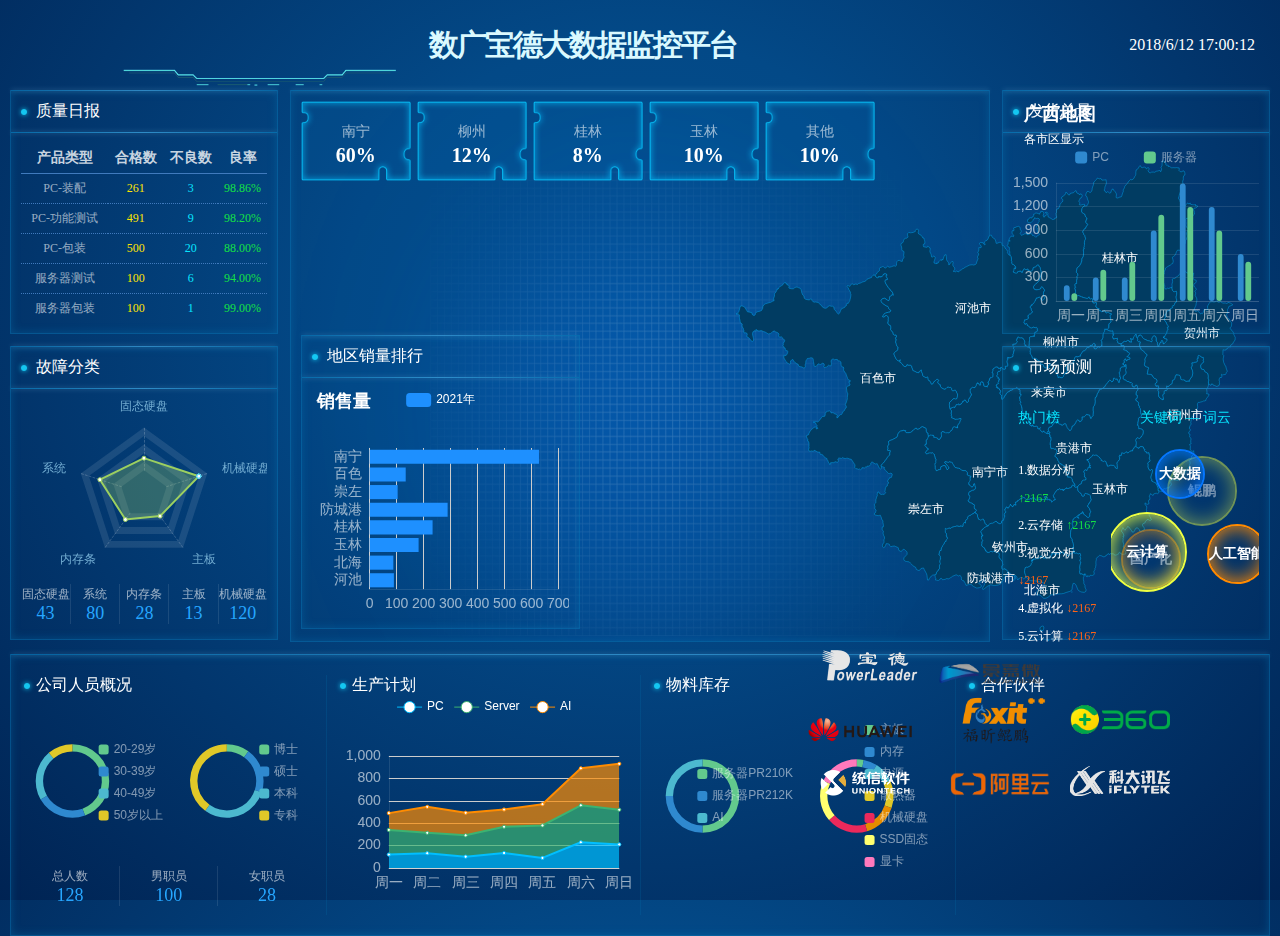
==== index.html @ eb647828 "tijiao" ====
﻿<!doctype html>
<html>
<head>
<meta charset="utf-8">
<title>index</title>
<script type="text/javascript" src="js/jquery.js"></script>
<script type="text/javascript" src="js/echarts.min.js"></script>
<script type="text/javascript" src="js/china.js"></script>
<script type="text/javascript" src="js/map.js"></script>
<script type="text/javascript" src="js/js.js"></script>
<script type="text/javascript" src="js/Bubble.js"></script>
<script type="text/javascript" src="js/guangxi.js"></script>
<link rel="stylesheet" href="css/style.css">
<style>
  .map{
    width: 1300px;
    height: 600px;
  }
  /* .logo{
    width: 100px;
    height: 10px;
  }
  .logo2{
    width: 100px;
    height: 10px;
  } */
  /* 顶部logo */
  /* #logo1{
    position: absolute;
    right: 500px;
    top: 10px;
  }
  #logo-2{
    position: absolute;
    right: 400px;
    top: 25px;
  } */

  /* 合作伙伴logo */
  #baode-logo1{
    position: absolute;
    right: 360px;
    bottom: 210px;
  }
  #huawei-logo1{
    position: absolute;
    right: 360px;
    bottom: 150px;
  }
  #tongxin-logo1{
    position: absolute;
    right: 370px;
    bottom: 100px;
  }
  #aliyun-logo1{
    position: absolute;
    right: 230px;
    bottom: 100px;
  }
  #jingjiawei-logo1{
    position: absolute;
    right: 230px;
    bottom: 200px;
  }
  #fuxin-logo1{
    position: absolute;
    right: 230px;
    bottom: 125px;
  }
  #logo-360{
    position: absolute;
    right: 110px;
    bottom: 160px;
  }
  #kdxf-logo1{
    position: absolute;
    right: 110px;
    bottom: 100px;
  }
/* 时间位置 */
  #showTime{
    position: absolute;
    top: 0px;
    right: 10px;
  }

  /* 标题样式动图 */
  .sidebar{
    width: 290px;
    height: 290px;
  }
  #bottom-sidebar{
    position: absolute;
    right: 875px;
    top: 0px;
  }

</style>
</head>
<body>
  <!-- <div class="logo" id="logo1">
    <img src="images\logo1.png" alt="">
  </div>
  <div class="logo2" id="logo-2">
    <img src="images\logo2.png" alt="">
  </div> -->
  <div class="sidebar" id="bottom-sidebar">
    <img src="images\bottombar.gif" alt="">
  </div>

	<div class="head clearfix">
	<h1 style="text-align: center;" >数广宝德大数据监控平台</h1>

  
		<!-- <div class="menu menu2 pulll_left">
		<ul>      
			<li><a href="#">质量日报</a></li>
			<li><a href="#">发货总量</a></li>
			<li><a href="#">地区销量</a></li>
			<li><a href="#">仓库物料</a></li>
			<li><a href="#">故障分类</a></li>
			<li><a href="#">市场预测</a></li>
		</ul>
		</div> -->
		
		<div class="time" id="showTime" >2018/6/12 17:00:12 </div>
		<script>
var t = null;
    t = setTimeout(time,1000);//開始运行
    function time()
    {
       clearTimeout(t);//清除定时器
       dt = new Date();
		var y=dt.getFullYear();
		var mt=dt.getMonth()+1;
		var day=dt.getDate();
       var h=dt.getHours();//获取时
       var m=dt.getMinutes();//获取分
       var s=dt.getSeconds();//获取秒
       document.getElementById("showTime").innerHTML = y+"/"+mt+"/"+day+" "+h+":"+m+":"+s+"";
       t = setTimeout(time,1000); //设定定时器，循环运行     
    } 

</script>
	</div>
	<div class="mainbox">
	
	<ul class="clearfix nav1">
		<li style="width: 22%">
		<div class="box">
			<div class="tit">质量日报</div>
			<div class="boxnav" style="height: 200px;">
<table class="table1" width="100%" border="0" cellspacing="0" cellpadding="0">
  <tbody>
    <tr>
      <th>产品类型</th>
      <th>合格数</th>
      <th>不良数</th>
      <th>良率</th>

     
    </tr>
    <tr>
      <td>PC-装配</td>
      <td><span class="text-w">261</span></td>
      <td><span class="text-b">3</span></td>
      <td><div class="text-s">98.86%</div></td>
    </tr>
      <tr>
      <td>PC-功能测试</td>
      <td><span class="text-w">491</span></td>
      <td><span class="text-b">9</span></td>
      <td><div class="text-s">98.20%</div></td>
    </tr>
	     <tr>
      <td>PC-包装</td>
      <td><span class="text-w">500</span></td>
      <td><span class="text-b">20</span></td>
      <td><div class="text-s">88.00%</div></td>
    </tr>
      <tr>
      <td>服务器测试</td>
      <td><span class="text-w">100</span></td>
      <td><span class="text-b">6</span></td>
      <td><div class="text-s">94.00%</div></td>
    </tr>
	     <tr>
      <td>服务器包装</td>
      <td><span class="text-w">100</span></td>
      <td><span class="text-b">1</span></td>
      <td><div class="text-s">99.00%</div></td>
    </tr>
      
  </tbody>
</table>
			</div>
			</div>
			<div class="box">
			<div class="tit">故障分类</div>
			<div class="boxnav" style="height: 250px;">
				<div class="" style="height: 190px" id="echart1"></div>
				<div class="leidanav">
				<ul class="clearfix">
					<li><span>固态硬盘</span><p>43</p></li>
					<li><span>系统</span><p>80</p></li>
					<li><span>内存条</span><p>28</p></li>
					<li><span>主板</span><p>13</p></li>
					<li><span>机械硬盘</span><p>120</p></li>
					</ul>
				</div>
			</div>
			</div>
		</li>
		<li style="width: 56%">
		
		<div class="box">
			<div class="boxnav mapc" style="height: 550px; position: relative">
				<div class="mapnav">
				<ul>
					<li><div><span>南宁</span><p>60%</p></div></li>
					<li><div><span>柳州</span><p>12%</p></div></li>
					<li><div><span>桂林</span><p>8%</p></div></li>
					<li><div><span>玉林</span><p>10%</p></div></li>
					<li><div><span>其他</span><p>10%</p></div></li>
					</ul>
				</div>
				<div class="mapnav2">
				
				<div class="box">
			<div class="tit">地区销量排行</div>
			<div class="boxnav" style="height: 250px;" id="sysx">
				
				
				</div>
					<!-- <div class="leidanav leidanav3" style="margin-bottom: 15px;">
				<ul class="clearfix">
					<li><span>业务笔数</span><p>128</p></li>
					<li><span>业务收益</span><p>100</p></li>
					<li><span>业务笔数</span><p>28</p></li>
					<li><span>业务收益</span><p>28</p></li>
					</ul>
				</div> -->
					
					</div>
				</div>
			<div class="map" id="guangxi-map"></div>
				
				<!-- <script>
				$(".mapbtn a").hover(function(){
					var ind=$(this).index()
					$(".mapnav ul").eq(ind).show().siblings().hide()
				})
				</script> -->

        
			</div>
			</div>
		
		</li>
		<li style="width: 22%">
		
		<div class="box">
			<div class="tit">发货总量</div>
			<div class="boxnav" id="echart3" style="height: 200px;">
			
			</div>
			</div>
			<div class="box">
			<div class="tit">市场预测</div>
			<div class="boxnav" style="height: 250px;">
				<div style="height: 200px; float: left; width: 40%; padding: 0 5px;">
				<div class="tit02 text-b">热门榜</div>
					<div class="huati">
					<ul>
						<li>1.数据分析  <span class="text-s">↑2167</span></li>
						<li>2.云存储     <span class="text-s">↑2167</span></li>
						<li>3.视觉分析   <span class="text-d">↓2167</span></li>
						<li>4.虚拟化   <span class="text-d">↓2167</span></li>
						<li>5.云计算      <span class="text-d">↓2167</span></li>
						</ul>
					</div>
				</div>
			
			<div style="height: 200px; float: left; width: 60%">
				
<div class="text-b tit02" style="text-align: center;">关键词 — 词云</div>
    <div class="tagcloud">
      <!-- bo大小 co颜色 -->
      <a class="b01 co01" href="#">大数据</a>
      <a class="b02 co02" href="#">云计算</a>
      <a class="b03 co05" href="#">人工智能</a>
      <a class="b04 co02" href="#">鲲鹏</a>
      <a class="b03 co05" href="#">国产化</a>
    </div>
<script type="text/javascript">
    /*3D标签云*/
    tagcloud({
        selector: ".tagcloud",  //元素选择器
        fontsize: 6,       //基本字体大小, 单位px
        radius: 40,         //滚动半径, 单位px 页面宽度和高度的五分之一
        mspeed: "slow",   //滚动最大速度, 取值: slow, normal(默认), fast
        ispeed: "slow",   //滚动初速度, 取值: slow, normal(默认), fast
        direction: 0,     //初始滚动方向, 取值角度(顺时针360): 0对应top, 90对应left, 135对应right-bottom(默认)...
        keep: false          //鼠标移出组件后是否继续随鼠标滚动, 取值: false, true(默认) 对应 减速至初速度滚动, 随鼠标滚动
    });
</script>
				</div>
			</div>
			</div>
		
		</li>
		</ul>
		
		<div class="box" style="padding: 20px 0;">
		<ul class="clearfix nav2 ">
		<li style="width:25%"><div class="tit01">公司人员概况</div>
			<div class="" id="">
			<div style="float: left; width: 50%; height: 170px" id="fb01"></div>
			<div style="float: left; width: 50%; height: 170px"  id="fb02"></div>
				
			</div>
			<div class="leidanav leidanav2">
				<ul class="clearfix">
					<li><span>总人数</span><p>128</p></li>
					<li><span>男职员</span><p>100</p></li>
					<li><span>女职员</span><p>28</p></li>
		
					</ul>
				</div>
			</li>
		<li style="width:25%"><div class="tit01">生产计划</div>
			<div class="ftechart" id="echart4"></div>
			</li>

      <li style="width:25%"><div class="tit01">物料库存</div>
			
        <div class="" id="">
        <div style="float: left; width: 50%; height: 200px" id="fb03"></div>
        <div style="float: left; width: 50%; height: 200px"  id="fb04"></div>
          
        </div>
        
        </li>

		<li style="width:25%"><div class="tit01">合作伙伴</div>
			<div class="" style="height:100%;display: flex; align-items: center;">
			<div style="float: left; width: 50%; height: 100%" class="wancheng">
				<!-- <div><span>合作公司</span>
				<h3>60家<i></i></h3></div>
				<div class="yuan">
				<span>89%</span>
				</div>
				</div> -->
        
			<div style="float: left; width: 50%; height: 50%" id="myd1"></div>

			</div>
			
			</li>
	
		</ul>
		</div>
		
      <!-- 放合作伙伴Logo -->
		<div class="huawei-logo" id="huawei-logo1">
      <img src="images\41-华为.png" alt="" width="120px">
    </div>
    <div class="tongxin-logo" id="tongxin-logo1">
      <img src="images\32-统信软件.png" alt="" width="90px">
    </div>
    <div class="baode-logo" id="baode-logo1">
      <img src="images\宝德logo-removebg-preview1.png" alt="" width="100px">
    </div>
    <div class="aliyun-logo" id="aliyun-logo1">
      <img src="images\27-阿里云2-removebg-preview.png" alt="" width="100px">
    </div>
    <div class="jingjiawei-logo" id="jingjiawei-logo1">
      <img src="images\23-景嘉微.png" alt="" width="120px">
    </div>
    <div class="fuxin-logo" id="fuxin-logo1">
      <img src="images\30-福昕.png" alt="" width="100px">
    </div>
    <div class="360-logo" id="logo-360">
      <img src="images\1-360.png" alt="" width="100px">
    </div>
    <div class="kdxf-logo" id="kdxf-logo1">
      <img src="images\36-科大讯飞1.png" alt="" width="100px">
    </div>
	</div>
</body>
</html>
---- css/style.css ----
@charset "utf-8";
/* CSS Document */
*{
	-webkit-box-sizing: border-box;
	-moz-box-sizing: border-box;
	box-sizing: border-box}
*,body{padding:0px;	margin:0px;font-family: "微软雅黑";}
body{color:#fff;font-size: 16px; background: #033c76;
    background: -webkit-radial-gradient(50% 35%, farthest-corner,#034f8e,#034987,#02366d,#002353);
    background: radial-gradient(50% 35%, farthest-corner,#034f8e,#034987,#02366d,#002353);
}
html,body{height: 100%;}
li{ list-style-type:none;}
table{}
i{ margin:0px; padding:0px; text-indent:0px;}
img{ border:none; max-width: 100%;}
a{ text-decoration:none; color:#fff;}
a.active,a:focus{ outline:none!important; text-decoration:none;}
ol,ul,p,h1,h2,h3,h4,h5,h6{ padding:0; margin:0}
a:hover{ color:#06c; text-decoration: none!important}
.clearfix:after, .clearfix:before {display: table;content: " "}
 .clearfix:after {clear: both}
.pulll_left{float:left;}
.pulll_right{float:right;}
i{font-style: normal;}
.text-w{color: #ffe400}
.text-d{color: #ff6316}
.text-s{color: #14e144}
.text-b{color: #07e5ff}

.head{position: relative; height: 90px; margin: 0 15px; padding-right: 60px;}
.head h1{  font-size: 30px; letter-spacing: -2px; text-align: center; line-height: 90px; padding-right: 55px; color: #daf9ff;}
.head .menu{}
.head .menu ul{ font-size: 0;}

.head .menu li{ display: inline-block; position: relative;margin: 25px 15px;;}
.head .menu li a{ display: block; font-size: 18px; color: #fff; line-height: 40px; padding: 0 15px; }
.head .time{position: absolute; right: 0; line-height: 90px;}

.menu li:before,
.menu li:after{ position:absolute; width:10px; height:5px;opacity: .4; content: "";  border-top: 2px solid #02a6b5; top: -1px;border-radius: 2px;}
.menu li:before,.menu li a:before{border-left: 2px solid #02a6b5;left: -1px;}
.menu li:after,.menu li a:after{border-right: 2px solid #02a6b5; right: -1px;}
.menu li a{ position:relative;}
.menu li a:before,
.menu li a:after{ position:absolute; width:10px; height:5px; opacity: .4;  content: "";border-bottom: 2px solid #02a6b5; bottom:-1px;border-radius: 2px;}

.head .menu li a:hover{ color: #f4e925;}
.menu li a:hover:before,
.menu li a:hover:after,
.menu li:hover:before,
.menu li:hover:after{border-color:  #f4e925; opacity: 1;}

.mainbox{padding: 0px 10px;}
.nav1{margin-left: -6px; margin-right:-6px;}
.nav1>li{padding:0 6px; float: left;}

.box{ border:1px solid rgba(7,118,181,.5); box-shadow:inset 0 0 10px rgba(7,118,181,.4); margin-bottom: 12px; position: relative;}
.tit{ padding: 10px 10px 10px 25px;border-bottom:1px solid rgba(7,118,181,.7);font-size: 16px; font-weight: 500; position: relative;}
.tit:before,.tit01:before{position: absolute; content: ""; width: 6px; height: 6px; background: rgba(22,214,255,.9);box-shadow: 0 0 5px rgba(22,214,255,.9); border-radius: 10px; left: 10px; top: 18px;}

.tit:after,.box:before{ width: 100%; height: 1px; content: ""; position: absolute; left: 0; bottom:-1px; background:linear-gradient(to right,#076ead,#4ba6e0,#076ead); box-shadow: 0 0 5px rgba(131,189,227,1); opacity: .6}
.box:before{top: -1px;}

.boxnav{padding: 10px;}
.nav2{}
.nav2>li:first-child{border:none;}
.nav2>li{float: left;border-left:1px solid rgba(7,118,181,.2); height:240px; padding: 0 10px 10px 10px;}
.tit01{font-size: 16px; font-weight: 500; position: relative; padding-left: 15px;}
.tit01:before{ left: 3px; top: 8px;}

.ftechart{height: 200px;;}



.table1 th{ border-bottom: 1px solid #407abd; font-size: 14px; text-align: center; padding: 6px 0; color: rgba(255,255,255,.8)}
.table1 td{ border-bottom: 1px dotted#407abd;font-size: 12px; padding:6px 0;text-align: center; color: rgba(255,255,255,.6)}
.table1 tr:last-child td{border: none;}
.mapc{background: url(../images/bg3.png) no-repeat center center; background-size: 100% 100%}
.map{position: relative; height: 100%; padding-left: 10%;}
.map img{}
.mapnav{position: absolute;z-index: 10;}
.mapnav div{ background: url(../images/bg1.png) no-repeat; background-size:100% auto;  width: 110px;text-align: center; padding: 20px 0; line-height: 120%;}
.mapnav div span{font-size: 14px; opacity: .6}
.mapnav div p{font-size: 20px; font-weight: bold; padding-top: 5px;}
.mapnav li{float: left; margin-right: 6px;}


.leidanav{margin-top: -5px;}
.leidanav li{float: left; width: 20%; text-align: center; border-left: 1px solid rgba(255,255,255,.1)}
.leidanav2 li{ width: 33.3333%}
.leidanav3 li{ width: 25%}
.leidanav li:first-child{border-left: none;}
.leidanav span{font-size: 12px; opacity: .6}

.leidanav p{font-size: 18px; color: #26a6ff }
.mapnav2{ position: absolute; left: 10px; bottom:0px; width: 40%; z-index: 10;}
.mapnav2 .box{}
.ybp{width: 100%}
.ybp li{float: left; width: 50%; height: 120px; }
.duibi li{float: left; width: 25%; height: 200px; padding: 0; border: none;}

.btn{ position: absolute;  border-radius:2px; padding:4px 20px; opacity: .8;}
.btn1{border: 1px solid rgba(255,255,255,.5); background: #388665; left:35%; top: 30%;}
.btn2{ border: 1px solid rgba(255,255,255,.5); background: #297cc7;right:32%; top: 60%;}
.btn:hover{color: #fff; opacity:1;}
.btn1:before,.btn2:before{position: absolute; content: ''; width: 50px; height: 1px; background: #fff;}
.btn1:before{ transform: rotate(30deg); right: -65%; top: 100%}
.btn2:before{ transform: rotate(30deg); left: -65%; top: -10%}
.tit02{font-size: 14px; padding: 10px 0;}

.tagcloud { width:100%; height:90%!important; overflow: hidden;
  position: relative;

}
.tagcloud a {
  display: block;
  border-radius: 50%;
  color: #fff;
  font-weight: bold;
  font-size: 14px;
  text-decoration: none;
  text-align: center;
	display: flex; align-items: center; justify-content: center;
  
}

.b01{
    width: 50px;
    height: 50px;
}
.b02{
    width: 80px;
    height: 80px;
}
.b03{
    width: 60px;
    height: 60px;

}
.b04{
    width: 70px;
    height: 70px;

}
.co01{  border: 2px solid rgba(5,118,254,1);   box-shadow: inset 0 0 20px rgba(5,118,254,1);}
.co02{border: 2px solid rgba(238,255,65,1);   box-shadow: inset 0 0 20px rgba(238,255,65,1);}
.co03{border: 2px solid rgba(26,121,181,1);   box-shadow: inset 0 0 20px rgba(26,121,181,1);}
.co04{border: 2px solid rgba(1,187,181,1);   box-shadow: inset 0 0 20px rgba(1,187,181,1);}
.co05{border: 2px solid rgba(255,138,0,1);   box-shadow: inset 0 0 20px rgba(255,138,0,1);}

.huati{ padding-top: 20px;}
.huati li{ font-size: 12px; line-height: 230%;}

.wancheng{display: flex; align-items: center; justify-content: center;}
.wancheng span{font-size: 14px; color: #fff;}
.wancheng h3{font-size: 20px; color:#00b4ff;}
.wancheng h3 i{font-size: 12px; color:#fff;}
.yuan{padding:5px;border-radius: 100%; margin-left: 10px; border: 2px solid rgba(0,99,169,.8);}
.yuan span{width: 60px; height: 60px; border-radius: 100%; background: rgba(0,99,169,.8); display: flex; align-items: center; justify-content: center; font-size: 20px;}
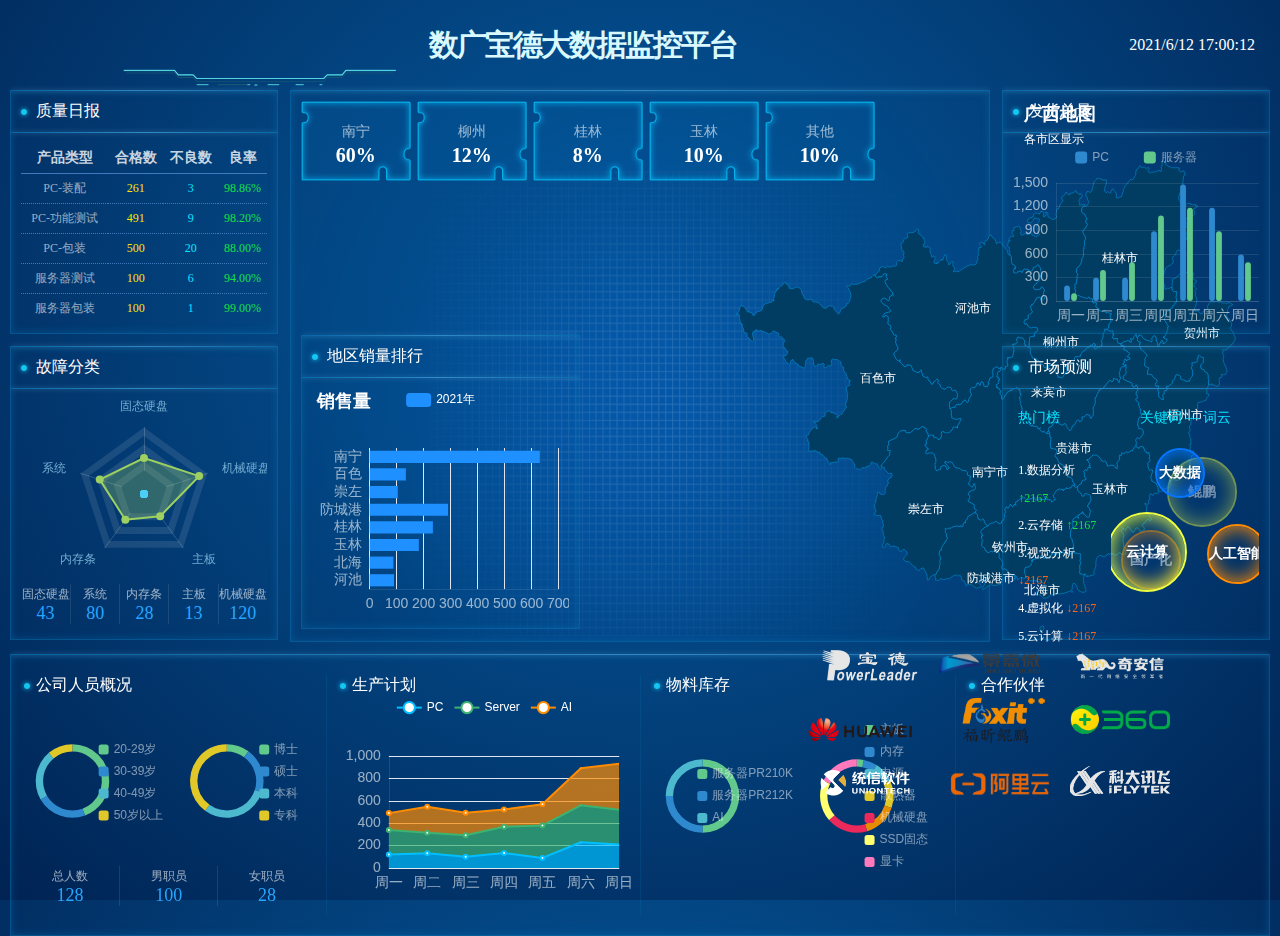
==== commit ae92f397: "更新了列表轮询等" ====
--- a/index.html
+++ b/index.html
@@ -60,7 +60,7 @@
   #jingjiawei-logo1{
     position: absolute;
     right: 230px;
-    bottom: 200px;
+    bottom: 210px;
   }
   #fuxin-logo1{
     position: absolute;
@@ -77,6 +77,13 @@
     right: 110px;
     bottom: 100px;
   }
+  #qianxin-logo1{
+    position: absolute;
+    right: 110px;
+    bottom: 180px;
+  }
+
+
 /* 时间位置 */
   #showTime{
     position: absolute;
@@ -95,6 +102,7 @@
     top: 0px;
   }
 
+  
 </style>
 </head>
 <body>
@@ -123,43 +131,62 @@
 		</ul>
 		</div> -->
 		
-		<div class="time" id="showTime" >2018/6/12 17:00:12 </div>
-		<script>
-var t = null;
+		<div class="time" id="showTime" >2021/6/12 17:00:12 </div>
+	<script>
+    var t = null;
     t = setTimeout(time,1000);//開始运行
     function time()
     {
        clearTimeout(t);//清除定时器
-       dt = new Date();
-		var y=dt.getFullYear();
-		var mt=dt.getMonth()+1;
-		var day=dt.getDate();
-       var h=dt.getHours();//获取时
-       var m=dt.getMinutes();//获取分
-       var s=dt.getSeconds();//获取秒
-       document.getElementById("showTime").innerHTML = y+"/"+mt+"/"+day+" "+h+":"+m+":"+s+"";
-       t = setTimeout(time,1000); //设定定时器，循环运行     
+        dt = new Date();
+        var y=dt.getFullYear();
+        var mt=dt.getMonth()+1;
+        var day=dt.getDate();
+        var h=dt.getHours();//获取时
+        var m=dt.getMinutes();//获取分
+        var s=dt.getSeconds();//获取秒
+        document.getElementById("showTime").innerHTML = y+"/"+mt+"/"+day+" "+h+":"+m+":"+s+"";
+        t = setTimeout(time,1000); //设定定时器，循环运行     
     } 
 
 </script>
 	</div>
+
+  <!-- table轮询滚动 -->
+  <script language="JavaScript">
+    //先在table的最后增加一行，然后再把第一行中的数据填充到新增加的行中，最后再删除table的第一行
+    function change(table){
+    var row = table.insertRow(table.rows.length);//在table的最后增加一行,table.rows.length是表格的总行数
+    for(j=0;j<table.rows[0].cells.length;j++){//循环第一行的所有单元格的数据，让其加到最后新加的一行数据中（注意下标是从0开始的）
+    var cell = row.insertCell(j);//给新插入的行中添加单元格
+    cell.height = "24px";//一个单元格的高度，跟css样式中的line-height高度一样
+    cell.innerHTML = table.rows[0].cells[j].innerHTML;//设置新单元格的内容，这个根据需要，自己设置
+    }
+    table.deleteRow(0);//删除table的第一行
+    };
+    function tableInterval(){
+    var table = document.getElementById("test");//获得表格
+    change(table);//执行表格change函数，删除第一行，最后增加一行，类似行滚动
+    };
+    setInterval("tableInterval()",1000);//每隔2秒执行一次change函数，相当于table在向上滚动一样
+  </script>
+
 	<div class="mainbox">
-	
 	<ul class="clearfix nav1">
 		<li style="width: 22%">
 		<div class="box">
 			<div class="tit">质量日报</div>
 			<div class="boxnav" style="height: 200px;">
 <table class="table1" width="100%" border="0" cellspacing="0" cellpadding="0">
-  <tbody>
-    <tr>
+    <thead>
+      <tr>
       <th>产品类型</th>
       <th>合格数</th>
       <th>不良数</th>
       <th>良率</th>
-
-     
-    </tr>
+    </tr>
+    </thead>
+    <tbody id="test">
     <tr>
       <td>PC-装配</td>
       <td><span class="text-w">261</span></td>
@@ -190,7 +217,7 @@
       <td><span class="text-b">1</span></td>
       <td><div class="text-s">99.00%</div></td>
     </tr>
-      
+    
   </tbody>
 </table>
 			</div>
@@ -250,7 +277,7 @@
 					var ind=$(this).index()
 					$(".mapnav ul").eq(ind).show().siblings().hide()
 				})
-				</script> -->
+				</scrip> -->
 
         
 			</div>
@@ -386,6 +413,9 @@
     <div class="kdxf-logo" id="kdxf-logo1">
       <img src="images\36-科大讯飞1.png" alt="" width="100px">
     </div>
+    <div class="qianxin-logo" id="qianxin-logo1">
+      <img src="images\14-奇安信.png" alt="" width="100px">
+    </div>
 	</div>
 </body>
 </html>
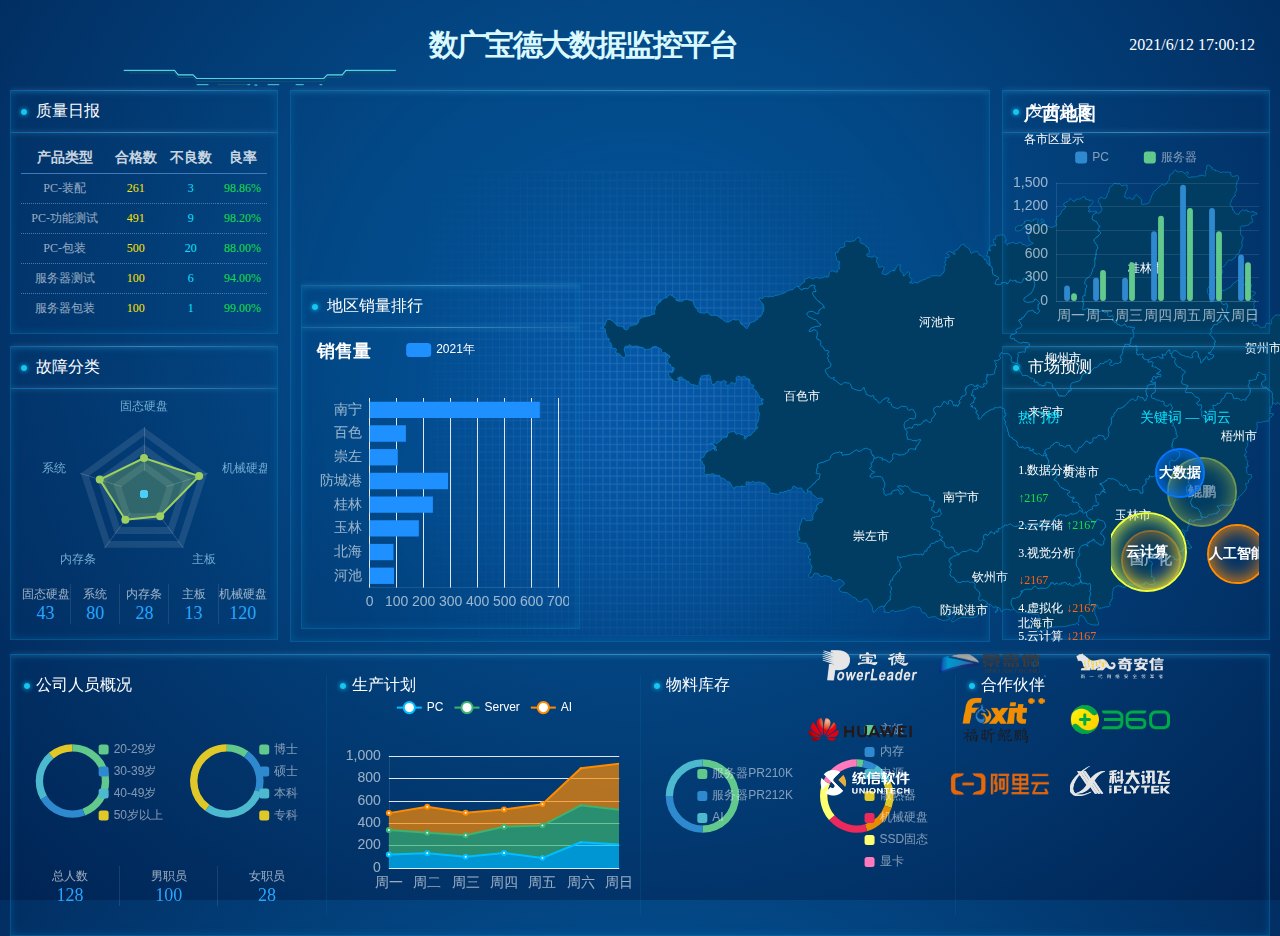
==== commit 54e1b1ca: "更新地图拉扁" ====
--- a/index.html
+++ b/index.html
@@ -13,8 +13,8 @@
 <link rel="stylesheet" href="css/style.css">
 <style>
   .map{
-    width: 1300px;
-    height: 600px;
+    width: 1240px;
+    height: 640px;
   }
   /* .logo{
     width: 100px;
@@ -243,19 +243,19 @@
 		<div class="box">
 			<div class="boxnav mapc" style="height: 550px; position: relative">
 				<div class="mapnav">
-				<ul>
+				<!-- <ul>
 					<li><div><span>南宁</span><p>60%</p></div></li>
 					<li><div><span>柳州</span><p>12%</p></div></li>
 					<li><div><span>桂林</span><p>8%</p></div></li>
 					<li><div><span>玉林</span><p>10%</p></div></li>
 					<li><div><span>其他</span><p>10%</p></div></li>
-					</ul>
+					</ul> -->
 				</div>
 				<div class="mapnav2">
 				
 				<div class="box">
 			<div class="tit">地区销量排行</div>
-			<div class="boxnav" style="height: 250px;" id="sysx">
+			<div class="boxnav" style="height: 300px;" id="sysx">
 				
 				
 				</div>
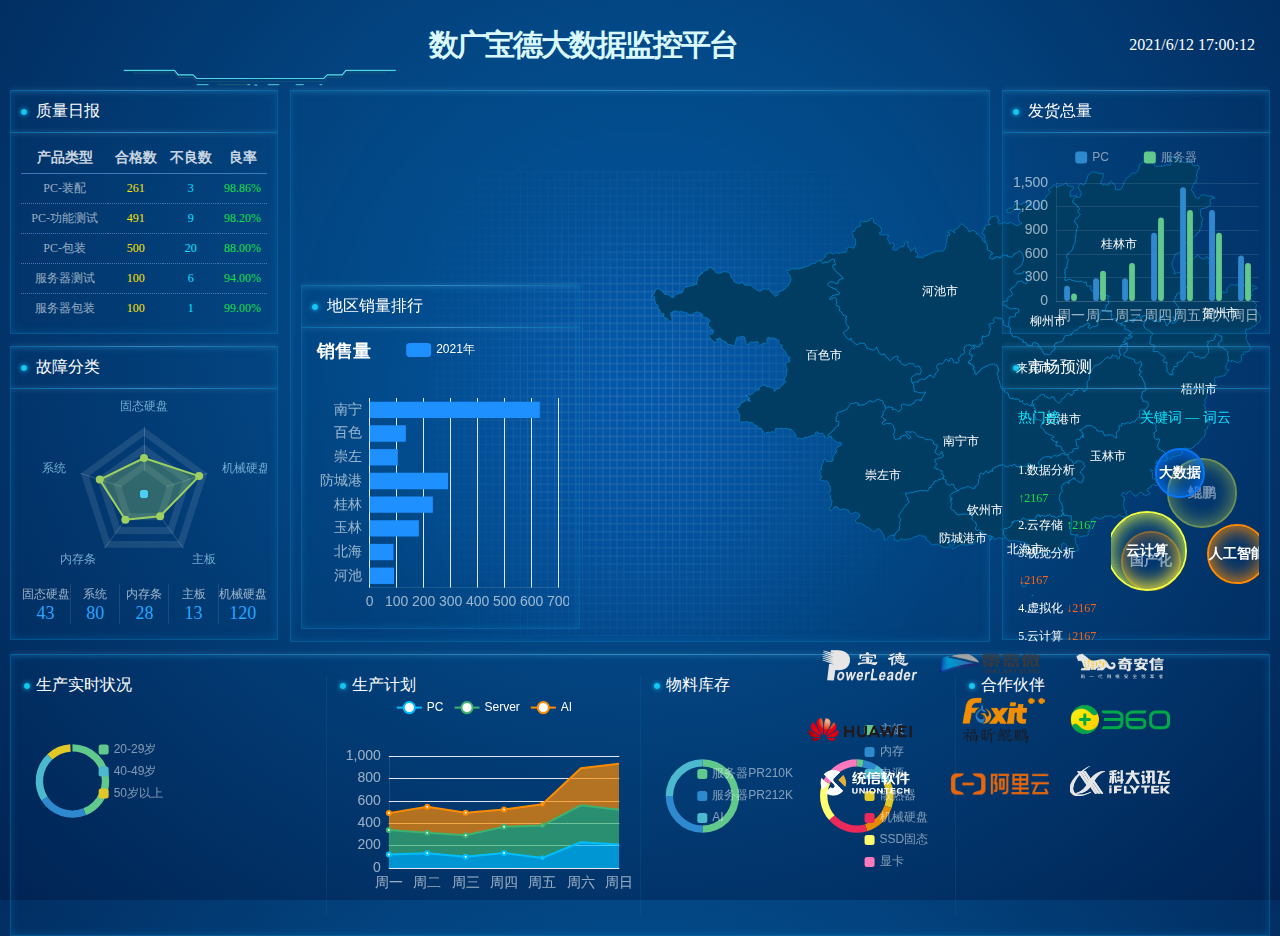
==== commit 702f63a9: "新增生产实时数据.js，分离html与js文件" ====
--- a/index.html
+++ b/index.html
@@ -8,6 +8,7 @@
 <script type="text/javascript" src="js/china.js"></script>
 <script type="text/javascript" src="js/map.js"></script>
 <script type="text/javascript" src="js/js.js"></script>
+<script type="text/javascript" src="js/RealTimeProductionStatus.js"></script>
 <script type="text/javascript" src="js/Bubble.js"></script>
 <script type="text/javascript" src="js/guangxi.js"></script>
 <link rel="stylesheet" href="css/style.css">
@@ -116,23 +117,23 @@
     <img src="images\bottombar.gif" alt="">
   </div>
 
-	<div class="head clearfix">
-	<h1 style="text-align: center;" >数广宝德大数据监控平台</h1>
+    <div class="head clearfix">
+    <h1 style="text-align: center;" >数广宝德大数据监控平台</h1>
 
   
-		<!-- <div class="menu menu2 pulll_left">
-		<ul>      
-			<li><a href="#">质量日报</a></li>
-			<li><a href="#">发货总量</a></li>
-			<li><a href="#">地区销量</a></li>
-			<li><a href="#">仓库物料</a></li>
-			<li><a href="#">故障分类</a></li>
-			<li><a href="#">市场预测</a></li>
-		</ul>
-		</div> -->
-		
-		<div class="time" id="showTime" >2021/6/12 17:00:12 </div>
-	<script>
+        <!-- <div class="menu menu2 pulll_left">
+        <ul>      
+            <li><a href="#">质量日报</a></li>
+            <li><a href="#">发货总量</a></li>
+            <li><a href="#">地区销量</a></li>
+            <li><a href="#">仓库物料</a></li>
+            <li><a href="#">故障分类</a></li>
+            <li><a href="#">市场预测</a></li>
+        </ul>
+        </div> -->
+        
+        <div class="time" id="showTime" >2021/6/12 17:00:12 </div>
+    <script>
     var t = null;
     t = setTimeout(time,1000);//開始运行
     function time()
@@ -150,7 +151,7 @@
     } 
 
 </script>
-	</div>
+    </div>
 
   <!-- table轮询滚动 -->
   <script language="JavaScript">
@@ -171,145 +172,146 @@
     setInterval("tableInterval()",1000);//每隔2秒执行一次change函数，相当于table在向上滚动一样
   </script>
 
-	<div class="mainbox">
-	<ul class="clearfix nav1">
-		<li style="width: 22%">
-		<div class="box">
-			<div class="tit">质量日报</div>
-			<div class="boxnav" style="height: 200px;">
-<table class="table1" width="100%" border="0" cellspacing="0" cellpadding="0">
-    <thead>
-      <tr>
-      <th>产品类型</th>
-      <th>合格数</th>
-      <th>不良数</th>
-      <th>良率</th>
-    </tr>
-    </thead>
-    <tbody id="test">
-    <tr>
-      <td>PC-装配</td>
-      <td><span class="text-w">261</span></td>
-      <td><span class="text-b">3</span></td>
-      <td><div class="text-s">98.86%</div></td>
-    </tr>
-      <tr>
-      <td>PC-功能测试</td>
-      <td><span class="text-w">491</span></td>
-      <td><span class="text-b">9</span></td>
-      <td><div class="text-s">98.20%</div></td>
-    </tr>
-	     <tr>
-      <td>PC-包装</td>
-      <td><span class="text-w">500</span></td>
-      <td><span class="text-b">20</span></td>
-      <td><div class="text-s">88.00%</div></td>
-    </tr>
-      <tr>
-      <td>服务器测试</td>
-      <td><span class="text-w">100</span></td>
-      <td><span class="text-b">6</span></td>
-      <td><div class="text-s">94.00%</div></td>
-    </tr>
-	     <tr>
-      <td>服务器包装</td>
-      <td><span class="text-w">100</span></td>
-      <td><span class="text-b">1</span></td>
-      <td><div class="text-s">99.00%</div></td>
-    </tr>
-    
-  </tbody>
-</table>
-			</div>
-			</div>
-			<div class="box">
-			<div class="tit">故障分类</div>
-			<div class="boxnav" style="height: 250px;">
-				<div class="" style="height: 190px" id="echart1"></div>
-				<div class="leidanav">
-				<ul class="clearfix">
-					<li><span>固态硬盘</span><p>43</p></li>
-					<li><span>系统</span><p>80</p></li>
-					<li><span>内存条</span><p>28</p></li>
-					<li><span>主板</span><p>13</p></li>
-					<li><span>机械硬盘</span><p>120</p></li>
-					</ul>
-				</div>
-			</div>
-			</div>
-		</li>
-		<li style="width: 56%">
-		
-		<div class="box">
-			<div class="boxnav mapc" style="height: 550px; position: relative">
-				<div class="mapnav">
-				<!-- <ul>
-					<li><div><span>南宁</span><p>60%</p></div></li>
-					<li><div><span>柳州</span><p>12%</p></div></li>
-					<li><div><span>桂林</span><p>8%</p></div></li>
-					<li><div><span>玉林</span><p>10%</p></div></li>
-					<li><div><span>其他</span><p>10%</p></div></li>
-					</ul> -->
-				</div>
-				<div class="mapnav2">
-				
-				<div class="box">
-			<div class="tit">地区销量排行</div>
-			<div class="boxnav" style="height: 300px;" id="sysx">
-				
-				
-				</div>
-					<!-- <div class="leidanav leidanav3" style="margin-bottom: 15px;">
-				<ul class="clearfix">
-					<li><span>业务笔数</span><p>128</p></li>
-					<li><span>业务收益</span><p>100</p></li>
-					<li><span>业务笔数</span><p>28</p></li>
-					<li><span>业务收益</span><p>28</p></li>
-					</ul>
-				</div> -->
-					
-					</div>
-				</div>
-			<div class="map" id="guangxi-map"></div>
-				
-				<!-- <script>
-				$(".mapbtn a").hover(function(){
-					var ind=$(this).index()
-					$(".mapnav ul").eq(ind).show().siblings().hide()
-				})
-				</scrip> -->
-
-        
-			</div>
-			</div>
-		
-		</li>
-		<li style="width: 22%">
-		
-		<div class="box">
-			<div class="tit">发货总量</div>
-			<div class="boxnav" id="echart3" style="height: 200px;">
-			
-			</div>
-			</div>
-			<div class="box">
-			<div class="tit">市场预测</div>
-			<div class="boxnav" style="height: 250px;">
-				<div style="height: 200px; float: left; width: 40%; padding: 0 5px;">
-				<div class="tit02 text-b">热门榜</div>
-					<div class="huati">
-					<ul>
-						<li>1.数据分析  <span class="text-s">↑2167</span></li>
-						<li>2.云存储     <span class="text-s">↑2167</span></li>
-						<li>3.视觉分析   <span class="text-d">↓2167</span></li>
-						<li>4.虚拟化   <span class="text-d">↓2167</span></li>
-						<li>5.云计算      <span class="text-d">↓2167</span></li>
-						</ul>
-					</div>
-				</div>
-			
-			<div style="height: 200px; float: left; width: 60%">
-				
+    <div class="mainbox">
+    <ul class="clearfix nav1">
+        <li style="width: 22%">
+        <div class="box">
+            <div class="tit">质量日报</div>
+            <div class="boxnav" style="height: 200px;" id="dailyQ">
+                <table class="table1" width="100%" border="0" cellspacing="0" cellpadding="0">
+                    <thead>
+                      <tr>
+                      <th>产品类型</th>
+                      <th>合格数</th>
+                      <th>不良数</th>
+                      <th>良率</th>
+                    </tr>
+                    </thead>
+                    <tbody id="test">
+                    <tr>
+                      <td>PC-装配</td>
+                      <td><span class="text-w">261</span></td>
+                      <td><span class="text-b">3</span></td>
+                      <td><div class="text-s">98.86%</div></td>
+                    </tr>
+                      <tr>
+                      <td>PC-功能测试</td>
+                      <td><span class="text-w">491</span></td>
+                      <td><span class="text-b">9</span></td>
+                      <td><div class="text-s">98.20%</div></td>
+                    </tr>
+                         <tr>
+                      <td>PC-包装</td>
+                      <td><span class="text-w">500</span></td>
+                      <td><span class="text-b">20</span></td>
+                      <td><div class="text-s">88.00%</div></td>
+                    </tr>
+                      <tr>
+                      <td>服务器测试</td>
+                      <td><span class="text-w">100</span></td>
+                      <td><span class="text-b">6</span></td>
+                      <td><div class="text-s">94.00%</div></td>
+                    </tr>
+                         <tr>
+                      <td>服务器包装</td>
+                      <td><span class="text-w">100</span></td>
+                      <td><span class="text-b">1</span></td>
+                      <td><div class="text-s">99.00%</div></td>
+                    </tr>
+                    
+                  </tbody>
+                </table>
+
+            </div>
+            </div>
+            <div class="box">
+            <div class="tit">故障分类</div>
+            <div class="boxnav" style="height: 250px;">
+                <div class="" style="height: 190px" id="echart1"></div>
+                <div class="leidanav">
+                <ul class="clearfix">
+                    <li><span>固态硬盘</span><p>43</p></li>
+                    <li><span>系统</span><p>80</p></li>
+                    <li><span>内存条</span><p>28</p></li>
+                    <li><span>主板</span><p>13</p></li>
+                    <li><span>机械硬盘</span><p>120</p></li>
+                    </ul>
+                </div>
+            </div>
+            </div>
+        </li>
+        <li style="width: 56%">
+        
+        <div class="box">
+            <div class="boxnav mapc" style="height: 550px; position: relative">
+                <div class="mapnav">
+                <!-- <ul>
+                    <li><div><span>南宁</span><p>60%</p></div></li>
+                    <li><div><span>柳州</span><p>12%</p></div></li>
+                    <li><div><span>桂林</span><p>8%</p></div></li>
+                    <li><div><span>玉林</span><p>10%</p></div></li>
+                    <li><div><span>其他</span><p>10%</p></div></li>
+                    </ul> -->
+                </div>
+                <div class="mapnav2">
+                
+                <div class="box">
+            <div class="tit">地区销量排行</div>
+            <div class="boxnav" style="height: 300px;" id="sysx">
+                
+                
+                </div>
+                    <!-- <div class="leidanav leidanav3" style="margin-bottom: 15px;">
+                <ul class="clearfix">
+                    <li><span>业务笔数</span><p>128</p></li>
+                    <li><span>业务收益</span><p>100</p></li>
+                    <li><span>业务笔数</span><p>28</p></li>
+                    <li><span>业务收益</span><p>28</p></li>
+                    </ul>
+                </div> -->
+                    
+                    </div>
+                </div>
+            <div class="map" style="height: 550px;" id="guangxi-map"></div>
+                
+                <!-- <script>
+                $(".mapbtn a").hover(function(){
+                    var ind=$(this).index()
+                    $(".mapnav ul").eq(ind).show().siblings().hide()
+                })
+                </scrip> -->
+
+        
+            </div>
+            </div>
+        
+        </li>
+        <li style="width: 22%">
+        
+        <div class="box">
+            <div class="tit">发货总量</div>
+            <div class="boxnav" id="echart3" style="height: 200px;">
+            
+            </div>
+            </div>
+            <div class="box">
+            <div class="tit">市场预测</div>
+            <div class="boxnav" style="height: 250px;">
+                <div style="height: 200px; float: left; width: 40%; padding: 0 5px;">
+                <div class="tit02 text-b">热门榜</div>
+                    <div class="huati">
+                    <ul>
+                        <li>1.数据分析  <span class="text-s">↑2167</span></li>
+                        <li>2.云存储     <span class="text-s">↑2167</span></li>
+                        <li>3.视觉分析   <span class="text-d">↓2167</span></li>
+                        <li>4.虚拟化   <span class="text-d">↓2167</span></li>
+                        <li>5.云计算      <span class="text-d">↓2167</span></li>
+                        </ul>
+                    </div>
+                </div>
+            
+            <div style="height: 200px; float: left; width: 60%">
+                
 <div class="text-b tit02" style="text-align: center;">关键词 — 词云</div>
     <div class="tagcloud">
       <!-- bo大小 co颜色 -->
@@ -331,36 +333,29 @@
         keep: false          //鼠标移出组件后是否继续随鼠标滚动, 取值: false, true(默认) 对应 减速至初速度滚动, 随鼠标滚动
     });
 </script>
-				</div>
-			</div>
-			</div>
-		
-		</li>
-		</ul>
-		
-		<div class="box" style="padding: 20px 0;">
-		<ul class="clearfix nav2 ">
-		<li style="width:25%"><div class="tit01">公司人员概况</div>
-			<div class="" id="">
-			<div style="float: left; width: 50%; height: 170px" id="fb01"></div>
-			<div style="float: left; width: 50%; height: 170px"  id="fb02"></div>
-				
-			</div>
-			<div class="leidanav leidanav2">
-				<ul class="clearfix">
-					<li><span>总人数</span><p>128</p></li>
-					<li><span>男职员</span><p>100</p></li>
-					<li><span>女职员</span><p>28</p></li>
-		
-					</ul>
-				</div>
-			</li>
-		<li style="width:25%"><div class="tit01">生产计划</div>
-			<div class="ftechart" id="echart4"></div>
-			</li>
+                </div>
+            </div>
+            </div>
+        
+        </li>
+        </ul>
+        
+        <div class="box" style="padding: 20px 0;">
+        <ul class="clearfix nav2 ">
+        <li style="width:25%">
+            <div class="tit01">生产实时状况</div>
+                <div class="" id="">
+                    <div style="float: left; width: 50%; height: 170px" id="fb01">
+                    </div>
+                    <div style="float: left; width: 50%; height: 170px"  id="fb02"></div>
+                </div>
+            </li>
+        <li style="width:25%"><div class="tit01">生产计划</div>
+            <div class="ftechart" id="echart4"></div>
+            </li>
 
       <li style="width:25%"><div class="tit01">物料库存</div>
-			
+            
         <div class="" id="">
         <div style="float: left; width: 50%; height: 200px" id="fb03"></div>
         <div style="float: left; width: 50%; height: 200px"  id="fb04"></div>
@@ -369,27 +364,27 @@
         
         </li>
 
-		<li style="width:25%"><div class="tit01">合作伙伴</div>
-			<div class="" style="height:100%;display: flex; align-items: center;">
-			<div style="float: left; width: 50%; height: 100%" class="wancheng">
-				<!-- <div><span>合作公司</span>
-				<h3>60家<i></i></h3></div>
-				<div class="yuan">
-				<span>89%</span>
-				</div>
-				</div> -->
-        
-			<div style="float: left; width: 50%; height: 50%" id="myd1"></div>
-
-			</div>
-			
-			</li>
-	
-		</ul>
-		</div>
-		
+        <li style="width:25%"><div class="tit01">合作伙伴</div>
+            <div class="" style="height:100%;display: flex; align-items: center;">
+            <div style="float: left; width: 50%; height: 100%" class="wancheng">
+                <!-- <div><span>合作公司</span>
+                <h3>60家<i></i></h3></div>
+                <div class="yuan">
+                <span>89%</span>
+                </div>
+                </div> -->
+        
+            <div style="float: left; width: 50%; height: 50%" id="myd1"></div>
+
+            </div>
+            
+            </li>
+    
+        </ul>
+        </div>
+        
       <!-- 放合作伙伴Logo -->
-		<div class="huawei-logo" id="huawei-logo1">
+        <div class="huawei-logo" id="huawei-logo1">
       <img src="images\41-华为.png" alt="" width="120px">
     </div>
     <div class="tongxin-logo" id="tongxin-logo1">
@@ -416,6 +411,25 @@
     <div class="qianxin-logo" id="qianxin-logo1">
       <img src="images\14-奇安信.png" alt="" width="100px">
     </div>
-	</div>
+    </div>
+
+
+    <script>
+
+        // ******** real_time_productions ************
+        var  real_time_productions = echarts.init(document.getElementById('fb01'));
+        var  r_ret = showRealTimeProductionStatus();
+        real_time_productions.setOption(r_ret);
+
+
+
+
+
+
+
+
+
+    </script>
+
 </body>
 </html>
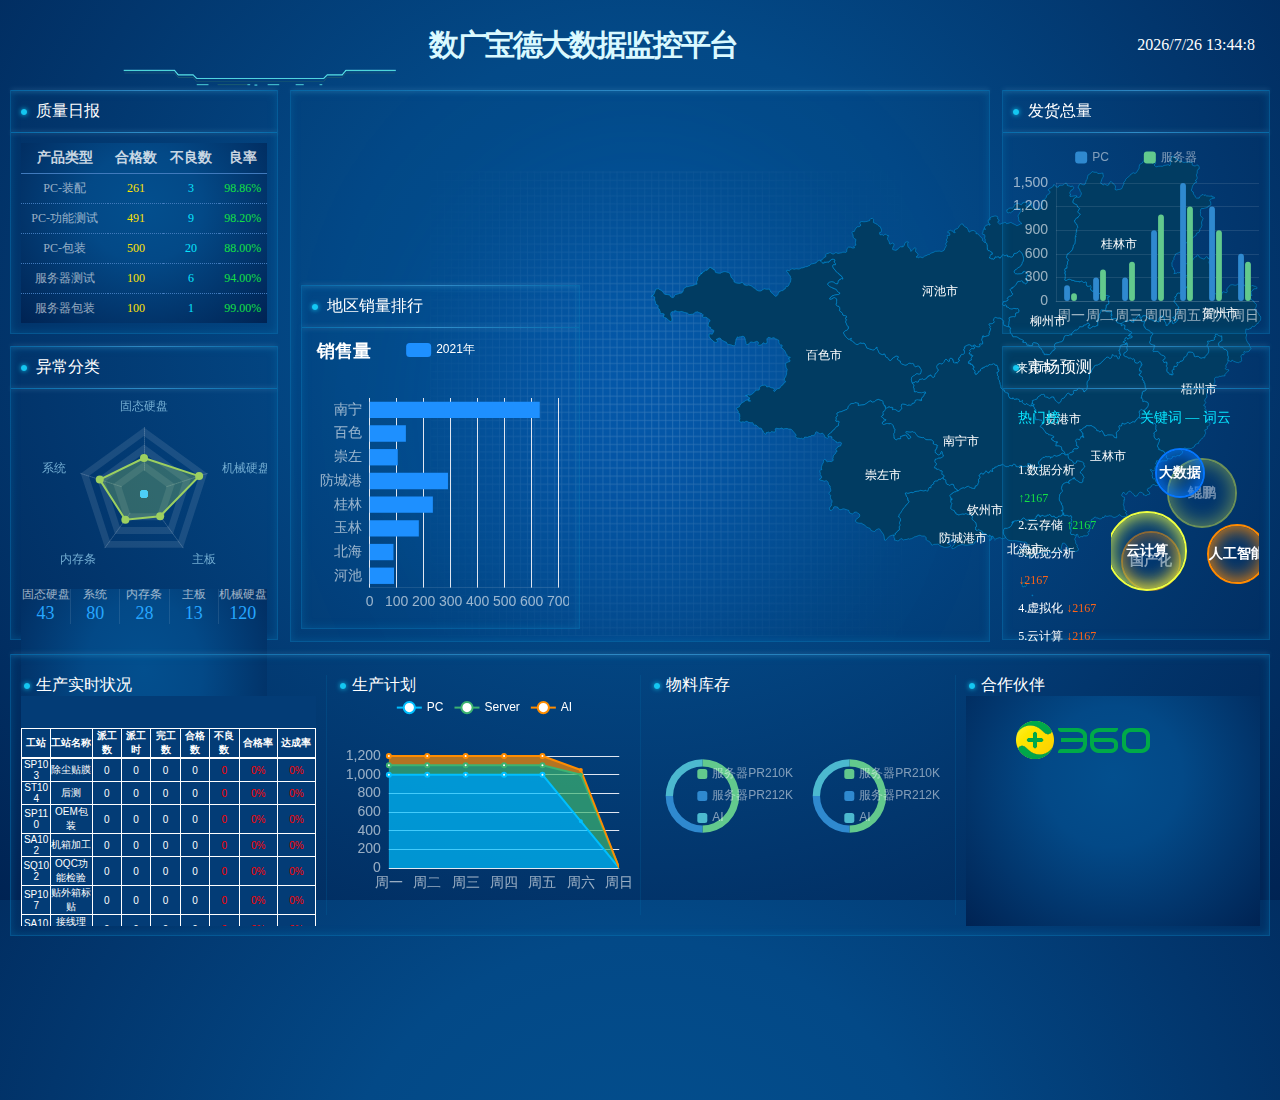
==== commit 6c9454bd: "与内外同步" ====
--- a/index.html
+++ b/index.html
@@ -8,7 +8,12 @@
 <script type="text/javascript" src="js/china.js"></script>
 <script type="text/javascript" src="js/map.js"></script>
 <script type="text/javascript" src="js/js.js"></script>
-<script type="text/javascript" src="js/RealTimeProductionStatus.js"></script>
+<script type="text/javascript" src="js/RealTimeProductionStatus.js"></script> 
+<script type="text/javascript" src="js/inventory.js"></script>
+<script type="text/javascript" src="js/ProductionPlan.js"></script> 
+<script type="text/javascript" src="js/shipment.js"></script>
+<script type="text/javascript" src="js/faultclassification.js"></script>
+<script type="text/javascript" src="js/sales_ranking.js"></script>
 <script type="text/javascript" src="js/Bubble.js"></script>
 <script type="text/javascript" src="js/guangxi.js"></script>
 <link rel="stylesheet" href="css/style.css">
@@ -17,73 +22,6 @@
     width: 1240px;
     height: 640px;
   }
-  /* .logo{
-    width: 100px;
-    height: 10px;
-  }
-  .logo2{
-    width: 100px;
-    height: 10px;
-  } */
-  /* 顶部logo */
-  /* #logo1{
-    position: absolute;
-    right: 500px;
-    top: 10px;
-  }
-  #logo-2{
-    position: absolute;
-    right: 400px;
-    top: 25px;
-  } */
-
-  /* 合作伙伴logo */
-  #baode-logo1{
-    position: absolute;
-    right: 360px;
-    bottom: 210px;
-  }
-  #huawei-logo1{
-    position: absolute;
-    right: 360px;
-    bottom: 150px;
-  }
-  #tongxin-logo1{
-    position: absolute;
-    right: 370px;
-    bottom: 100px;
-  }
-  #aliyun-logo1{
-    position: absolute;
-    right: 230px;
-    bottom: 100px;
-  }
-  #jingjiawei-logo1{
-    position: absolute;
-    right: 230px;
-    bottom: 210px;
-  }
-  #fuxin-logo1{
-    position: absolute;
-    right: 230px;
-    bottom: 125px;
-  }
-  #logo-360{
-    position: absolute;
-    right: 110px;
-    bottom: 160px;
-  }
-  #kdxf-logo1{
-    position: absolute;
-    right: 110px;
-    bottom: 100px;
-  }
-  #qianxin-logo1{
-    position: absolute;
-    right: 110px;
-    bottom: 180px;
-  }
-
 
 /* 时间位置 */
   #showTime{
@@ -107,328 +45,242 @@
 </style>
 </head>
 <body>
-  <!-- <div class="logo" id="logo1">
-    <img src="images\logo1.png" alt="">
-  </div>
-  <div class="logo2" id="logo-2">
-    <img src="images\logo2.png" alt="">
-  </div> -->
-  <div class="sidebar" id="bottom-sidebar">
-    <img src="images\bottombar.gif" alt="">
-  </div>
+
+    <div class="sidebar" id="bottom-sidebar">
+        <img src="images\bottombar.gif" alt="">
+    </div>
 
     <div class="head clearfix">
-    <h1 style="text-align: center;" >数广宝德大数据监控平台</h1>
-
-  
-        <!-- <div class="menu menu2 pulll_left">
-        <ul>      
-            <li><a href="#">质量日报</a></li>
-            <li><a href="#">发货总量</a></li>
-            <li><a href="#">地区销量</a></li>
-            <li><a href="#">仓库物料</a></li>
-            <li><a href="#">故障分类</a></li>
-            <li><a href="#">市场预测</a></li>
+        <h1 style="text-align: center;" >数广宝德大数据监控平台</h1>
+
+        <div class="time" id="showTime" >2021/6/12 17:00:12 </div>
+        <script>
+            var t = null;
+            t = setTimeout(time,1000);//開始运行
+            function time()
+            {
+               clearTimeout(t);//清除定时器
+                dt = new Date();
+                var y=dt.getFullYear();
+                var mt=dt.getMonth()+1;
+                var day=dt.getDate();
+                var h=dt.getHours();//获取时
+                var m=dt.getMinutes();//获取分
+                var s=dt.getSeconds();//获取秒
+                document.getElementById("showTime").innerHTML = y+"/"+mt+"/"+day+" "+h+":"+m+":"+s+"";
+                t = setTimeout(time,1000); //设定定时器，循环运行     
+            } 
+        </script>
+    </div>
+
+    <div class="mainbox">
+        <ul class="clearfix nav1">
+            <li style="width: 22%">
+                
+                <!-- 质量日报 -->
+                <div class="box">
+                    <div class="tit">质量日报</div>
+                        <div class="boxnav" style="height: 200px;" id="dailyQR">
+                            <IFRAME NAME="daily_quality_report" width=100% height=100% frameborder="no" border="0" marginwidth=0 marginheight=0 SRC="质量日报.html" ></IFRAME>
+                        </div>
+                 </div>
+
+                 <!-- 故障分类 -->
+                 <div class="box">
+                    <div class="tit">异常分类</div>
+                    <div class="boxnav" style="height: 250px;">
+                        <div class="" style="height: 190px" id="show_fault">
+                        </div>
+                        <IFRAME NAME="fault_classification" width=100% height=100% frameborder="no" border="0" marginwidth=0 marginheight=0 SRC="故障分类.html" ></IFRAME>
+                    </div>
+                </div>
+            </li>
+
+            <li style="width: 56%">
+            
+            <!-- 地区销量排行 Regional sales ranking-->
+            <div class="box">
+                <div class="boxnav mapc" style="height: 550px; position: relative">
+                    <div class="mapnav"></div>
+                    <div class="mapnav2">
+                
+                        <div class="box">
+                            <div class="tit">地区销量排行</div>
+                            <div class="boxnav" style="height: 300px;" id="id_sales_ranking"></div>
+                    
+                        </div>
+                    </div>
+                    <div class="map" style="height: 550px;" id="guangxi-map"></div>
+                    
+                    <!-- <script>
+                    $(".mapbtn a").hover(function(){
+                        var ind=$(this).index()
+                        $(".mapnav ul").eq(ind).show().siblings().hide()
+                    })
+                    </scrip> -->
+                </div>
+            </div>
+            
+            </li>
+
+
+            <li style="width: 22%">
+            
+                <!-- 发货总量 -->
+                <div class="box">
+                    <div class="tit">发货总量</div>
+                    <div class="boxnav" id="total_shipment" style="height: 200px;"> </div>
+                </div>
+
+                <!-- 市场预测 -->
+                <div class="box">
+                    <div class="tit">市场预测</div>
+                    <div class="boxnav" style="height: 250px;">
+                        <div style="height: 200px; float: left; width: 40%; padding: 0 5px;">
+                            <div class="tit02 text-b">热门榜</div>
+                            <div class="huati">
+                                <ul>
+                                    <li>1.数据分析  <span class="text-s">↑2167</span></li>
+                                    <li>2.云存储     <span class="text-s">↑2167</span></li>
+                                    <li>3.视觉分析   <span class="text-d">↓2167</span></li>
+                                    <li>4.虚拟化   <span class="text-d">↓2167</span></li>
+                                    <li>5.云计算      <span class="text-d">↓2167</span></li>
+                                </ul>
+                            </div>
+                        </div>
+                
+                        <div style="height: 200px; float: left; width: 60%">
+                            <div class="text-b tit02" style="text-align: center;">关键词 — 词云</div>
+                            
+                            <div class="tagcloud">
+                              <!-- bo大小 co颜色 -->
+                              <a class="b01 co01" href="#">大数据</a>
+                              <a class="b02 co02" href="#">云计算</a>
+                              <a class="b03 co05" href="#">人工智能</a>
+                              <a class="b04 co02" href="#">鲲鹏</a>
+                              <a class="b03 co05" href="#">国产化</a>
+                            </div>
+
+                            <script type="text/javascript">
+                                /*3D标签云*/
+                                tagcloud({
+                                    selector: ".tagcloud",  //元素选择器
+                                    fontsize: 6,       //基本字体大小, 单位px
+                                    radius: 40,         //滚动半径, 单位px 页面宽度和高度的五分之一
+                                    mspeed: "slow",   //滚动最大速度, 取值: slow, normal(默认), fast
+                                    ispeed: "slow",   //滚动初速度, 取值: slow, normal(默认), fast
+                                    direction: 0,     //初始滚动方向, 取值角度(顺时针360): 0对应top, 90对应left, 135对应right-bottom(默认)...
+                                    keep: false          //鼠标移出组件后是否继续随鼠标滚动, 取值: false, true(默认) 对应 减速至初速度滚动, 随鼠标滚动
+                                });
+                            </script>
+                        </div>
+                    </div>
+                </div>
+            
+            </li>
         </ul>
-        </div> -->
-        
-        <div class="time" id="showTime" >2021/6/12 17:00:12 </div>
+        
+        <div class="box" style="padding: 20px 0;">
+
+            <ul class="clearfix nav2 ">
+
+                <li style="width:25%">
+                    <div class="tit01">生产实时状况</div>
+                    <IFRAME NAME="real_time" width=100% height=100% frameborder="no" border="0" marginwidth=0 marginheight=0 SRC="产线看板.html" ></IFRAME>
+                    <div class="" id="">
+                        <div style="float: left; width: 50%; height: 170px" id="fb01"></div>
+                        <div style="float: left; width: 50%; height: 170px"  id="fb02"></div>
+                    </div>
+                </li>
+
+                <li style="width:25%">
+                    <div class="tit01">生产计划</div>
+                    <div class="ftechart" id="production_plan"></div>
+                </li>
+
+                <li style="width:25%">
+
+                    <!-- 物料库存 -->
+                    <div class="tit01">物料库存</div>
+                        
+                    <div class="" id="">
+                        <div style="float: left; width: 50%; height: 200px" id="inv_pc"></div>
+                        <div style="float: left; width: 50%; height: 200px"  id="inv_server"></div>
+                    </div>
+            
+                </li>
+
+                <!-- 合作伙伴 -->
+                <li style="width:25%">
+                    <div class="tit01">合作伙伴</div>
+                    <IFRAME NAME="cooperative_partner" width=100% height=100% frameborder="no" border="0" marginwidth=0 marginheight=0 SRC="合作伙伴.html" ></IFRAME>
+                </li>
+        
+            </ul>
+        </div>
+        
     <script>
-    var t = null;
-    t = setTimeout(time,1000);//開始运行
-    function time()
-    {
-       clearTimeout(t);//清除定时器
-        dt = new Date();
-        var y=dt.getFullYear();
-        var mt=dt.getMonth()+1;
-        var day=dt.getDate();
-        var h=dt.getHours();//获取时
-        var m=dt.getMinutes();//获取分
-        var s=dt.getSeconds();//获取秒
-        document.getElementById("showTime").innerHTML = y+"/"+mt+"/"+day+" "+h+":"+m+":"+s+"";
-        t = setTimeout(time,1000); //设定定时器，循环运行     
-    } 
-
-</script>
-    </div>
-
-  <!-- table轮询滚动 -->
-  <script language="JavaScript">
-    //先在table的最后增加一行，然后再把第一行中的数据填充到新增加的行中，最后再删除table的第一行
-    function change(table){
-    var row = table.insertRow(table.rows.length);//在table的最后增加一行,table.rows.length是表格的总行数
-    for(j=0;j<table.rows[0].cells.length;j++){//循环第一行的所有单元格的数据，让其加到最后新加的一行数据中（注意下标是从0开始的）
-    var cell = row.insertCell(j);//给新插入的行中添加单元格
-    cell.height = "24px";//一个单元格的高度，跟css样式中的line-height高度一样
-    cell.innerHTML = table.rows[0].cells[j].innerHTML;//设置新单元格的内容，这个根据需要，自己设置
-    }
-    table.deleteRow(0);//删除table的第一行
-    };
-    function tableInterval(){
-    var table = document.getElementById("test");//获得表格
-    change(table);//执行表格change函数，删除第一行，最后增加一行，类似行滚动
-    };
-    setInterval("tableInterval()",1000);//每隔2秒执行一次change函数，相当于table在向上滚动一样
-  </script>
-
-    <div class="mainbox">
-    <ul class="clearfix nav1">
-        <li style="width: 22%">
-        <div class="box">
-            <div class="tit">质量日报</div>
-            <div class="boxnav" style="height: 200px;" id="dailyQ">
-                <table class="table1" width="100%" border="0" cellspacing="0" cellpadding="0">
-                    <thead>
-                      <tr>
-                      <th>产品类型</th>
-                      <th>合格数</th>
-                      <th>不良数</th>
-                      <th>良率</th>
-                    </tr>
-                    </thead>
-                    <tbody id="test">
-                    <tr>
-                      <td>PC-装配</td>
-                      <td><span class="text-w">261</span></td>
-                      <td><span class="text-b">3</span></td>
-                      <td><div class="text-s">98.86%</div></td>
-                    </tr>
-                      <tr>
-                      <td>PC-功能测试</td>
-                      <td><span class="text-w">491</span></td>
-                      <td><span class="text-b">9</span></td>
-                      <td><div class="text-s">98.20%</div></td>
-                    </tr>
-                         <tr>
-                      <td>PC-包装</td>
-                      <td><span class="text-w">500</span></td>
-                      <td><span class="text-b">20</span></td>
-                      <td><div class="text-s">88.00%</div></td>
-                    </tr>
-                      <tr>
-                      <td>服务器测试</td>
-                      <td><span class="text-w">100</span></td>
-                      <td><span class="text-b">6</span></td>
-                      <td><div class="text-s">94.00%</div></td>
-                    </tr>
-                         <tr>
-                      <td>服务器包装</td>
-                      <td><span class="text-w">100</span></td>
-                      <td><span class="text-b">1</span></td>
-                      <td><div class="text-s">99.00%</div></td>
-                    </tr>
-                    
-                  </tbody>
-                </table>
-
-            </div>
-            </div>
-            <div class="box">
-            <div class="tit">故障分类</div>
-            <div class="boxnav" style="height: 250px;">
-                <div class="" style="height: 190px" id="echart1"></div>
-                <div class="leidanav">
-                <ul class="clearfix">
-                    <li><span>固态硬盘</span><p>43</p></li>
-                    <li><span>系统</span><p>80</p></li>
-                    <li><span>内存条</span><p>28</p></li>
-                    <li><span>主板</span><p>13</p></li>
-                    <li><span>机械硬盘</span><p>120</p></li>
-                    </ul>
-                </div>
-            </div>
-            </div>
-        </li>
-        <li style="width: 56%">
-        
-        <div class="box">
-            <div class="boxnav mapc" style="height: 550px; position: relative">
-                <div class="mapnav">
-                <!-- <ul>
-                    <li><div><span>南宁</span><p>60%</p></div></li>
-                    <li><div><span>柳州</span><p>12%</p></div></li>
-                    <li><div><span>桂林</span><p>8%</p></div></li>
-                    <li><div><span>玉林</span><p>10%</p></div></li>
-                    <li><div><span>其他</span><p>10%</p></div></li>
-                    </ul> -->
-                </div>
-                <div class="mapnav2">
-                
-                <div class="box">
-            <div class="tit">地区销量排行</div>
-            <div class="boxnav" style="height: 300px;" id="sysx">
-                
-                
-                </div>
-                    <!-- <div class="leidanav leidanav3" style="margin-bottom: 15px;">
-                <ul class="clearfix">
-                    <li><span>业务笔数</span><p>128</p></li>
-                    <li><span>业务收益</span><p>100</p></li>
-                    <li><span>业务笔数</span><p>28</p></li>
-                    <li><span>业务收益</span><p>28</p></li>
-                    </ul>
-                </div> -->
-                    
-                    </div>
-                </div>
-            <div class="map" style="height: 550px;" id="guangxi-map"></div>
-                
-                <!-- <script>
-                $(".mapbtn a").hover(function(){
-                    var ind=$(this).index()
-                    $(".mapnav ul").eq(ind).show().siblings().hide()
-                })
-                </scrip> -->
-
-        
-            </div>
-            </div>
-        
-        </li>
-        <li style="width: 22%">
-        
-        <div class="box">
-            <div class="tit">发货总量</div>
-            <div class="boxnav" id="echart3" style="height: 200px;">
-            
-            </div>
-            </div>
-            <div class="box">
-            <div class="tit">市场预测</div>
-            <div class="boxnav" style="height: 250px;">
-                <div style="height: 200px; float: left; width: 40%; padding: 0 5px;">
-                <div class="tit02 text-b">热门榜</div>
-                    <div class="huati">
-                    <ul>
-                        <li>1.数据分析  <span class="text-s">↑2167</span></li>
-                        <li>2.云存储     <span class="text-s">↑2167</span></li>
-                        <li>3.视觉分析   <span class="text-d">↓2167</span></li>
-                        <li>4.虚拟化   <span class="text-d">↓2167</span></li>
-                        <li>5.云计算      <span class="text-d">↓2167</span></li>
-                        </ul>
-                    </div>
-                </div>
-            
-            <div style="height: 200px; float: left; width: 60%">
-                
-<div class="text-b tit02" style="text-align: center;">关键词 — 词云</div>
-    <div class="tagcloud">
-      <!-- bo大小 co颜色 -->
-      <a class="b01 co01" href="#">大数据</a>
-      <a class="b02 co02" href="#">云计算</a>
-      <a class="b03 co05" href="#">人工智能</a>
-      <a class="b04 co02" href="#">鲲鹏</a>
-      <a class="b03 co05" href="#">国产化</a>
-    </div>
-<script type="text/javascript">
-    /*3D标签云*/
-    tagcloud({
-        selector: ".tagcloud",  //元素选择器
-        fontsize: 6,       //基本字体大小, 单位px
-        radius: 40,         //滚动半径, 单位px 页面宽度和高度的五分之一
-        mspeed: "slow",   //滚动最大速度, 取值: slow, normal(默认), fast
-        ispeed: "slow",   //滚动初速度, 取值: slow, normal(默认), fast
-        direction: 0,     //初始滚动方向, 取值角度(顺时针360): 0对应top, 90对应left, 135对应right-bottom(默认)...
-        keep: false          //鼠标移出组件后是否继续随鼠标滚动, 取值: false, true(默认) 对应 减速至初速度滚动, 随鼠标滚动
-    });
-</script>
-                </div>
-            </div>
-            </div>
-        
-        </li>
-        </ul>
-        
-        <div class="box" style="padding: 20px 0;">
-        <ul class="clearfix nav2 ">
-        <li style="width:25%">
-            <div class="tit01">生产实时状况</div>
-                <div class="" id="">
-                    <div style="float: left; width: 50%; height: 170px" id="fb01">
-                    </div>
-                    <div style="float: left; width: 50%; height: 170px"  id="fb02"></div>
-                </div>
-            </li>
-        <li style="width:25%"><div class="tit01">生产计划</div>
-            <div class="ftechart" id="echart4"></div>
-            </li>
-
-      <li style="width:25%"><div class="tit01">物料库存</div>
-            
-        <div class="" id="">
-        <div style="float: left; width: 50%; height: 200px" id="fb03"></div>
-        <div style="float: left; width: 50%; height: 200px"  id="fb04"></div>
-          
-        </div>
-        
-        </li>
-
-        <li style="width:25%"><div class="tit01">合作伙伴</div>
-            <div class="" style="height:100%;display: flex; align-items: center;">
-            <div style="float: left; width: 50%; height: 100%" class="wancheng">
-                <!-- <div><span>合作公司</span>
-                <h3>60家<i></i></h3></div>
-                <div class="yuan">
-                <span>89%</span>
-                </div>
-                </div> -->
-        
-            <div style="float: left; width: 50%; height: 50%" id="myd1"></div>
-
-            </div>
-            
-            </li>
-    
-        </ul>
-        </div>
-        
-      <!-- 放合作伙伴Logo -->
-        <div class="huawei-logo" id="huawei-logo1">
-      <img src="images\41-华为.png" alt="" width="120px">
-    </div>
-    <div class="tongxin-logo" id="tongxin-logo1">
-      <img src="images\32-统信软件.png" alt="" width="90px">
-    </div>
-    <div class="baode-logo" id="baode-logo1">
-      <img src="images\宝德logo-removebg-preview1.png" alt="" width="100px">
-    </div>
-    <div class="aliyun-logo" id="aliyun-logo1">
-      <img src="images\27-阿里云2-removebg-preview.png" alt="" width="100px">
-    </div>
-    <div class="jingjiawei-logo" id="jingjiawei-logo1">
-      <img src="images\23-景嘉微.png" alt="" width="120px">
-    </div>
-    <div class="fuxin-logo" id="fuxin-logo1">
-      <img src="images\30-福昕.png" alt="" width="100px">
-    </div>
-    <div class="360-logo" id="logo-360">
-      <img src="images\1-360.png" alt="" width="100px">
-    </div>
-    <div class="kdxf-logo" id="kdxf-logo1">
-      <img src="images\36-科大讯飞1.png" alt="" width="100px">
-    </div>
-    <div class="qianxin-logo" id="qianxin-logo1">
-      <img src="images\14-奇安信.png" alt="" width="100px">
-    </div>
-    </div>
-
-
-    <script>
 
         // ******** real_time_productions ************
-        var  real_time_productions = echarts.init(document.getElementById('fb01'));
-        var  r_ret = showRealTimeProductionStatus();
-        real_time_productions.setOption(r_ret);
-
-
-
-
-
-
-
-
-
+
+        // ******** 异常分类 show_fault************ 
+        var fault_chart = echarts.init(document.getElementById('show_fault'));
+        var  fault_chart_ret = ShowFault();
+        fault_chart.setOption(fault_chart_ret);
+
+
+        // ******** 地区销量排行 show_fault************ 
+        var sales_ranking_chart = echarts.init(document.getElementById('id_sales_ranking'));
+        var  sales_ranking_ret = ShowSalesRanking();
+        sales_ranking_chart.setOption(sales_ranking_ret);
+
+
+        // ******** 发货总量 total_shipment************
+        var total_shipment_chart = echarts.init(document.getElementById('total_shipment'));
+        var  total_shipment_chart_ret = ShowTotalShipment();
+        total_shipment_chart.setOption(total_shipment_chart_ret);
+
+
+        // ******** 生产计划 Production plan echart4************
+        var production_plan_chart = echarts.init(document.getElementById('production_plan'));
+        var  r_p_p = showProductionPlan();
+        var index = 0; //播放所在下标
+        var mTime = setInterval(function() {
+                production_plan_chart.dispatchAction({
+                    type: 'showTip',
+                    seriesIndex: 0,
+                    dataIndex: index
+                });
+                index++;
+                if(index > 6) {
+                    index =	0;
+                }
+            }, 1000);
+
+        production_plan_chart.setOption(r_p_p);
+        
+
+        // ******** Inventory  库存、仓库************
+        var inventory_pc_chart = echarts.init(document.getElementById('inv_pc'));
+        var  r_ret = showInventoryStatus_PC();
+
+        inventory_pc_chart.setOption(r_ret);
+        
+
+        var inventory_server_chart = echarts.init(document.getElementById('inv_server'));
+        var rr_ret = showInventoryStatus_Server();
+
+        inventory_server_chart.setOption(rr_ret);
+
+
+        window.addEventListener("resize",function(){
+            fault_chart.resize();
+            inventory_pc_chart.resize();
+            total_shipment_chart.resize();
+            production_plan_chart.resize();
+            inventory_server_chart.resize();
+        });
+        
     </script>
 
 </body>
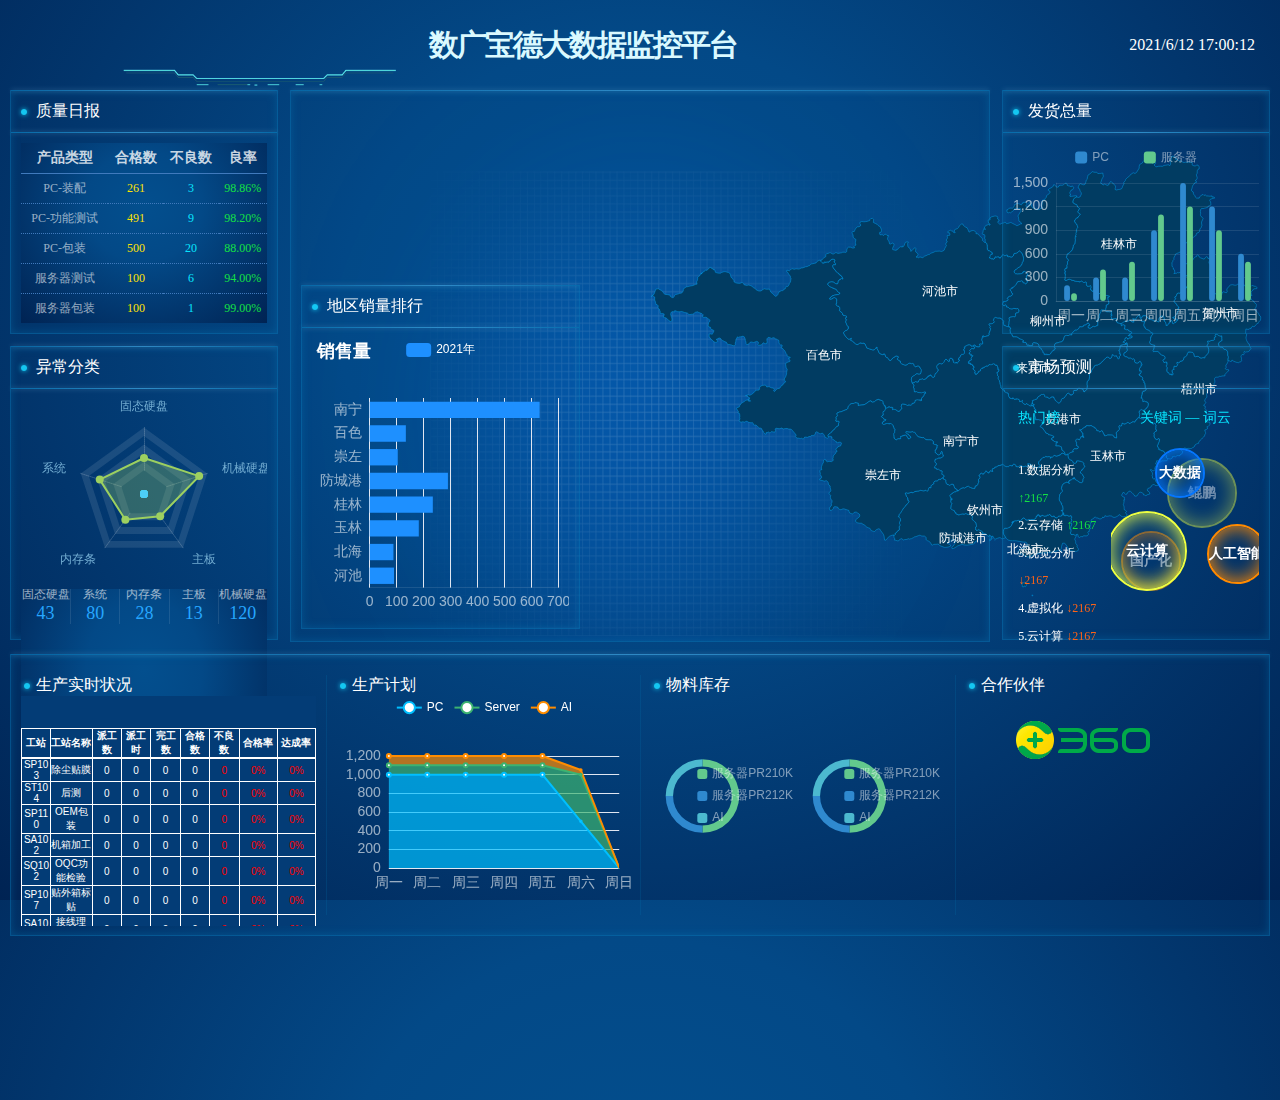
==== commit 10ecb22a: "logo" ====
--- a/index.html
+++ b/index.html
@@ -1,4 +1,4 @@
-﻿<!doctype html>
+<!doctype html>
 <html>
 <head>
 <meta charset="utf-8">
@@ -186,7 +186,7 @@
 
                 <li style="width:25%">
                     <div class="tit01">生产实时状况</div>
-                    <IFRAME NAME="real_time" width=100% height=100% frameborder="no" border="0" marginwidth=0 marginheight=0 SRC="产线看板.html" ></IFRAME>
+                    <IFRAME NAME="real_time" allowtransparency="true" width=100% height=100% frameborder="no" border="0" marginwidth=0 marginheight=0 SRC="产线看板.html" ></IFRAME>
                     <div class="" id="">
                         <div style="float: left; width: 50%; height: 170px" id="fb01"></div>
                         <div style="float: left; width: 50%; height: 170px"  id="fb02"></div>
@@ -212,8 +212,8 @@
 
                 <!-- 合作伙伴 -->
                 <li style="width:25%">
-                    <div class="tit01">合作伙伴</div>
-                    <IFRAME NAME="cooperative_partner" width=100% height=100% frameborder="no" border="0" marginwidth=0 marginheight=0 SRC="合作伙伴.html" ></IFRAME>
+                    <div class="tit01" >合作伙伴</div>
+                    <IFRAME NAME="cooperative_partner" allowtransparency="true" width=100% height=100% frameborder="no" border="0" marginwidth=0 marginheight=0 SRC="合作伙伴.html" ></IFRAME>
                 </li>
         
             </ul>
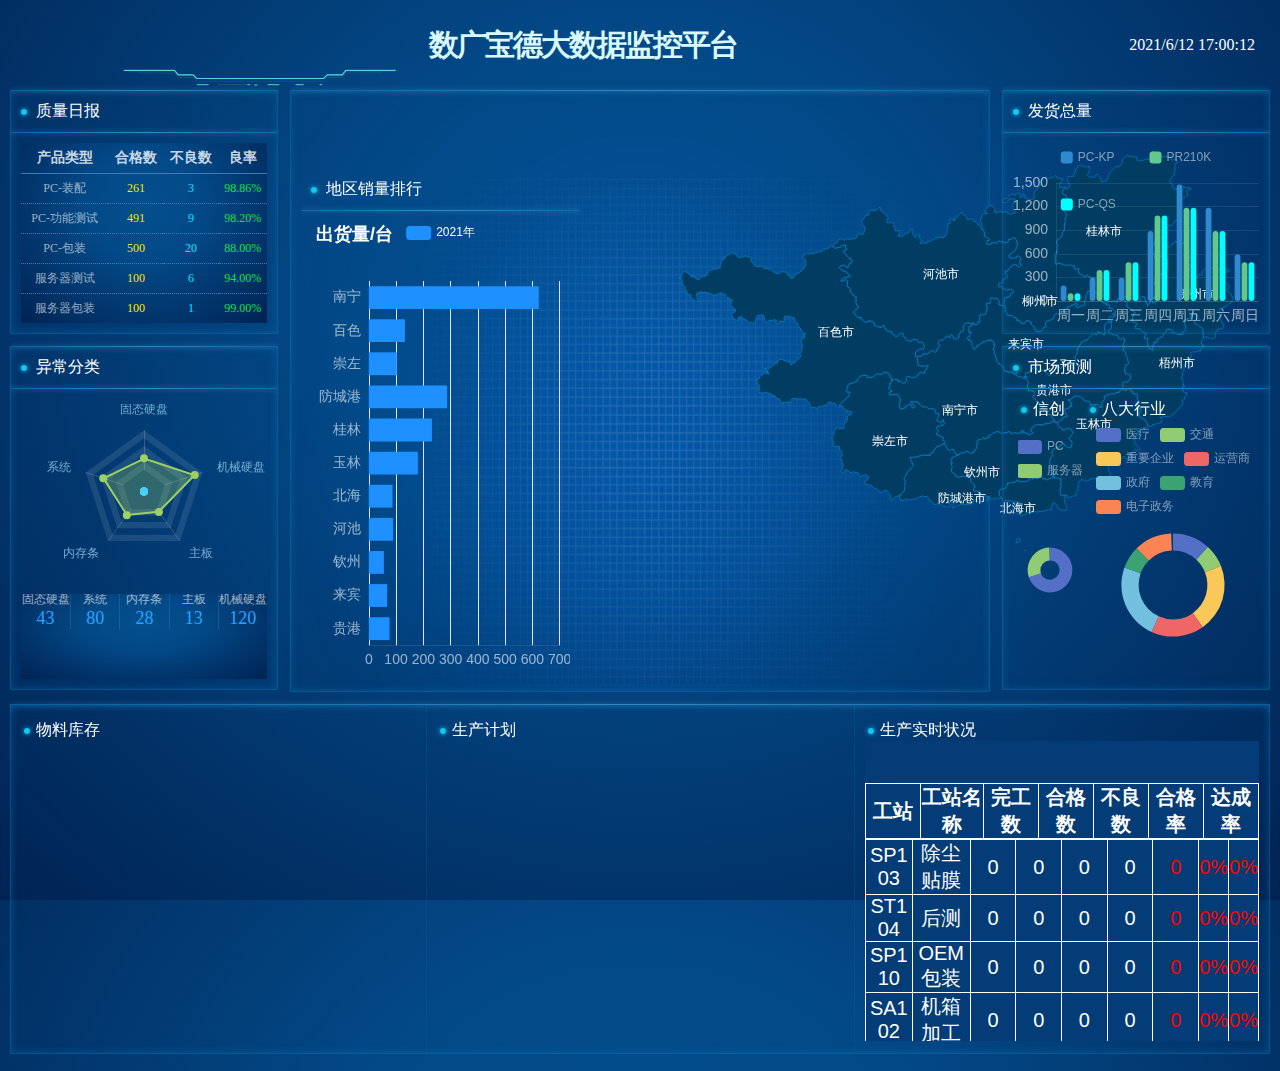
==== commit bce696f5: "同步更新" ====
--- a/index.html
+++ b/index.html
@@ -1,4 +1,4 @@
-<!doctype html>
+﻿<!doctype html>
 <html>
 <head>
 <meta charset="utf-8">
@@ -16,6 +16,9 @@
 <script type="text/javascript" src="js/sales_ranking.js"></script>
 <script type="text/javascript" src="js/Bubble.js"></script>
 <script type="text/javascript" src="js/guangxi.js"></script>
+<script type="text/javascript" src="js/hetong.js"></script>
+<script type="text/javascript" src="js/badahangye.js"></script>
+<!-- <script type="text/javascript" src="js/xlsx.core.min.js"></script> -->
 <link rel="stylesheet" href="css/style.css">
 <style>
   .map{
@@ -72,25 +75,25 @@
             } 
         </script>
     </div>
-
+ 
     <div class="mainbox">
+
         <ul class="clearfix nav1">
             <li style="width: 22%">
                 
                 <!-- 质量日报 -->
                 <div class="box">
                     <div class="tit">质量日报</div>
-                        <div class="boxnav" style="height: 200px;" id="dailyQR">
-                            <IFRAME NAME="daily_quality_report" width=100% height=100% frameborder="no" border="0" marginwidth=0 marginheight=0 SRC="质量日报.html" ></IFRAME>
-                        </div>
-                 </div>
+                    <div class="boxnav" style="height: 200px;" id="dailyQR">
+                        <IFRAME NAME="daily_quality_report" width=100% height=100% frameborder="no" border="0" marginwidth=0 marginheight=0 SRC="质量日报.html" ></IFRAME>
+                    </div>
+                </div>
 
                  <!-- 故障分类 -->
-                 <div class="box">
+                <div class="box">
                     <div class="tit">异常分类</div>
-                    <div class="boxnav" style="height: 250px;">
-                        <div class="" style="height: 190px" id="show_fault">
-                        </div>
+                    <div class="" style="padding-top:15px;height: 190px" id="show_fault"></div>
+                    <div class="boxnav" style="padding-top:15px; height: 110px;">
                         <IFRAME NAME="fault_classification" width=100% height=100% frameborder="no" border="0" marginwidth=0 marginheight=0 SRC="故障分类.html" ></IFRAME>
                     </div>
                 </div>
@@ -100,17 +103,17 @@
             
             <!-- 地区销量排行 Regional sales ranking-->
             <div class="box">
-                <div class="boxnav mapc" style="height: 550px; position: relative">
+                <div class="boxnav mapc" style="height: 600px;">
                     <div class="mapnav"></div>
                     <div class="mapnav2">
                 
-                        <div class="box">
+                        <div class="">
                             <div class="tit">地区销量排行</div>
-                            <div class="boxnav" style="height: 300px;" id="id_sales_ranking"></div>
-                    
+                            <div class="boxnav" style="height: 480px;" id="id_sales_ranking"></div>
+                            
                         </div>
                     </div>
-                    <div class="map" style="height: 550px;" id="guangxi-map"></div>
+                    <div class="map" style="height: 500px;" id="guangxi-map"></div>
                     
                     <!-- <script>
                     $(".mapbtn a").hover(function(){
@@ -135,93 +138,65 @@
                 <!-- 市场预测 -->
                 <div class="box">
                     <div class="tit">市场预测</div>
-                    <div class="boxnav" style="height: 250px;">
-                        <div style="height: 200px; float: left; width: 40%; padding: 0 5px;">
-                            <div class="tit02 text-b">热门榜</div>
-                            <div class="huati">
-                                <ul>
-                                    <li>1.数据分析  <span class="text-s">↑2167</span></li>
-                                    <li>2.云存储     <span class="text-s">↑2167</span></li>
-                                    <li>3.视觉分析   <span class="text-d">↓2167</span></li>
-                                    <li>4.虚拟化   <span class="text-d">↓2167</span></li>
-                                    <li>5.云计算      <span class="text-d">↓2167</span></li>
-                                </ul>
-                            </div>
+                    <div class="boxnav" style="height: 300px;">
+
+                        <div style="height: 150px; float: left; width: 30%; padding: 0 5px;">
+                            <div class="tit01">信创</div>
+                            <div id="hetong" style="height: 300px;"></div>
                         </div>
                 
-                        <div style="height: 200px; float: left; width: 60%">
-                            <div class="text-b tit02" style="text-align: center;">关键词 — 词云</div>
-                            
-                            <div class="tagcloud">
-                              <!-- bo大小 co颜色 -->
-                              <a class="b01 co01" href="#">大数据</a>
-                              <a class="b02 co02" href="#">云计算</a>
-                              <a class="b03 co05" href="#">人工智能</a>
-                              <a class="b04 co02" href="#">鲲鹏</a>
-                              <a class="b03 co05" href="#">国产化</a>
-                            </div>
-
-                            <script type="text/javascript">
-                                /*3D标签云*/
-                                tagcloud({
-                                    selector: ".tagcloud",  //元素选择器
-                                    fontsize: 6,       //基本字体大小, 单位px
-                                    radius: 40,         //滚动半径, 单位px 页面宽度和高度的五分之一
-                                    mspeed: "slow",   //滚动最大速度, 取值: slow, normal(默认), fast
-                                    ispeed: "slow",   //滚动初速度, 取值: slow, normal(默认), fast
-                                    direction: 0,     //初始滚动方向, 取值角度(顺时针360): 0对应top, 90对应left, 135对应right-bottom(默认)...
-                                    keep: false          //鼠标移出组件后是否继续随鼠标滚动, 取值: false, true(默认) 对应 减速至初速度滚动, 随鼠标滚动
-                                });
-                            </script>
+                        <div style="height: 150px; float: left; width: 70%">
+                            <div class="tit01">八大行业</div>
+                            <div id="hangye" style="height: 300px;"></div>
                         </div>
                     </div>
                 </div>
             
             </li>
         </ul>
-        
-        <div class="box" style="padding: 20px 0;">
+
+        <div class="box" style="width:100%; height:350px">
 
             <ul class="clearfix nav2 ">
 
-                <li style="width:25%">
-                    <div class="tit01">生产实时状况</div>
-                    <IFRAME NAME="real_time" allowtransparency="true" width=100% height=100% frameborder="no" border="0" marginwidth=0 marginheight=0 SRC="产线看板.html" ></IFRAME>
-                    <div class="" id="">
-                        <div style="float: left; width: 50%; height: 170px" id="fb01"></div>
-                        <div style="float: left; width: 50%; height: 170px"  id="fb02"></div>
-                    </div>
-                </li>
-
-                <li style="width:25%">
-                    <div class="tit01">生产计划</div>
-                    <div class="ftechart" id="production_plan"></div>
-                </li>
-
-                <li style="width:25%">
-
+                <li style="padding-top:15px; width:33%; height: 100%">
                     <!-- 物料库存 -->
                     <div class="tit01">物料库存</div>
-                        
-                    <div class="" id="">
-                        <div style="float: left; width: 50%; height: 200px" id="inv_pc"></div>
-                        <div style="float: left; width: 50%; height: 200px"  id="inv_server"></div>
-                    </div>
-            
+                    <div>
+                        <div style="float: none; width: 100%; height: 320px" id="inv_pc"></div>
+                    </div>
                 </li>
 
-                <!-- 合作伙伴 -->
-                <li style="width:25%">
-                    <div class="tit01" >合作伙伴</div>
-                    <IFRAME NAME="cooperative_partner" allowtransparency="true" width=100% height=100% frameborder="no" border="0" marginwidth=0 marginheight=0 SRC="合作伙伴.html" ></IFRAME>
+                <li style="padding-top:15px; width:34%; height: 100%">
+                    <div class="tit01">生产计划</div>
+                    <div class="ftechart" style="float: none; height: 300px" id="production_plan"></div>
                 </li>
+
+                <li style="padding-top:15px; width:33%; height: 100%">
+                    <div class="tit01">生产实时状况</div>
+                    <div style="float: none; width: 100%; height: 300px">
+                        <IFRAME NAME="real_time" width=100% height=100% frameborder="no" border="0" marginwidth=0 marginheight=0 SRC="产线看板.html" ></IFRAME>
+                    </div>
+                </li>
+
         
             </ul>
         </div>
-        
+
+    </div>
+       
     <script>
 
         // ******** real_time_productions ************
+
+        // ******** 2021合同签约总额 hetongzonger************ 
+        var hetong_chart = echarts.init(document.getElementById('hetong'));
+        var hetong_chart_ret = ShowHetong();
+        hetong_chart.setOption(hetong_chart_ret);
+
+        var hangye_chart = echarts.init(document.getElementById('hangye'));
+        var hangye_chart_ret = ShowHangye();
+        hangye_chart.setOption(hangye_chart_ret);
 
         // ******** 异常分类 show_fault************ 
         var fault_chart = echarts.init(document.getElementById('show_fault'));
@@ -229,7 +204,7 @@
         fault_chart.setOption(fault_chart_ret);
 
 
-        // ******** 地区销量排行 show_fault************ 
+        // ******** 地区销量排行 id_sales_ranking************ 
         var sales_ranking_chart = echarts.init(document.getElementById('id_sales_ranking'));
         var  sales_ranking_ret = ShowSalesRanking();
         sales_ranking_chart.setOption(sales_ranking_ret);
@@ -240,7 +215,7 @@
         var  total_shipment_chart_ret = ShowTotalShipment();
         total_shipment_chart.setOption(total_shipment_chart_ret);
 
-
+      
         // ******** 生产计划 Production plan echart4************
         var production_plan_chart = echarts.init(document.getElementById('production_plan'));
         var  r_p_p = showProductionPlan();
@@ -255,6 +230,8 @@
                 if(index > 6) {
                     index =	0;
                 }
+                //r_p_p = showProductionPlan();
+                //production_plan_chart.setOption(r_p_p);
             }, 1000);
 
         production_plan_chart.setOption(r_p_p);
@@ -272,6 +249,8 @@
 
         inventory_server_chart.setOption(rr_ret);
 
+        
+        //
 
         window.addEventListener("resize",function(){
             fault_chart.resize();
@@ -279,6 +258,8 @@
             total_shipment_chart.resize();
             production_plan_chart.resize();
             inventory_server_chart.resize();
+            hetong_chart.resize();
+            hangye_chart.resize();
         });
         
     </script>
